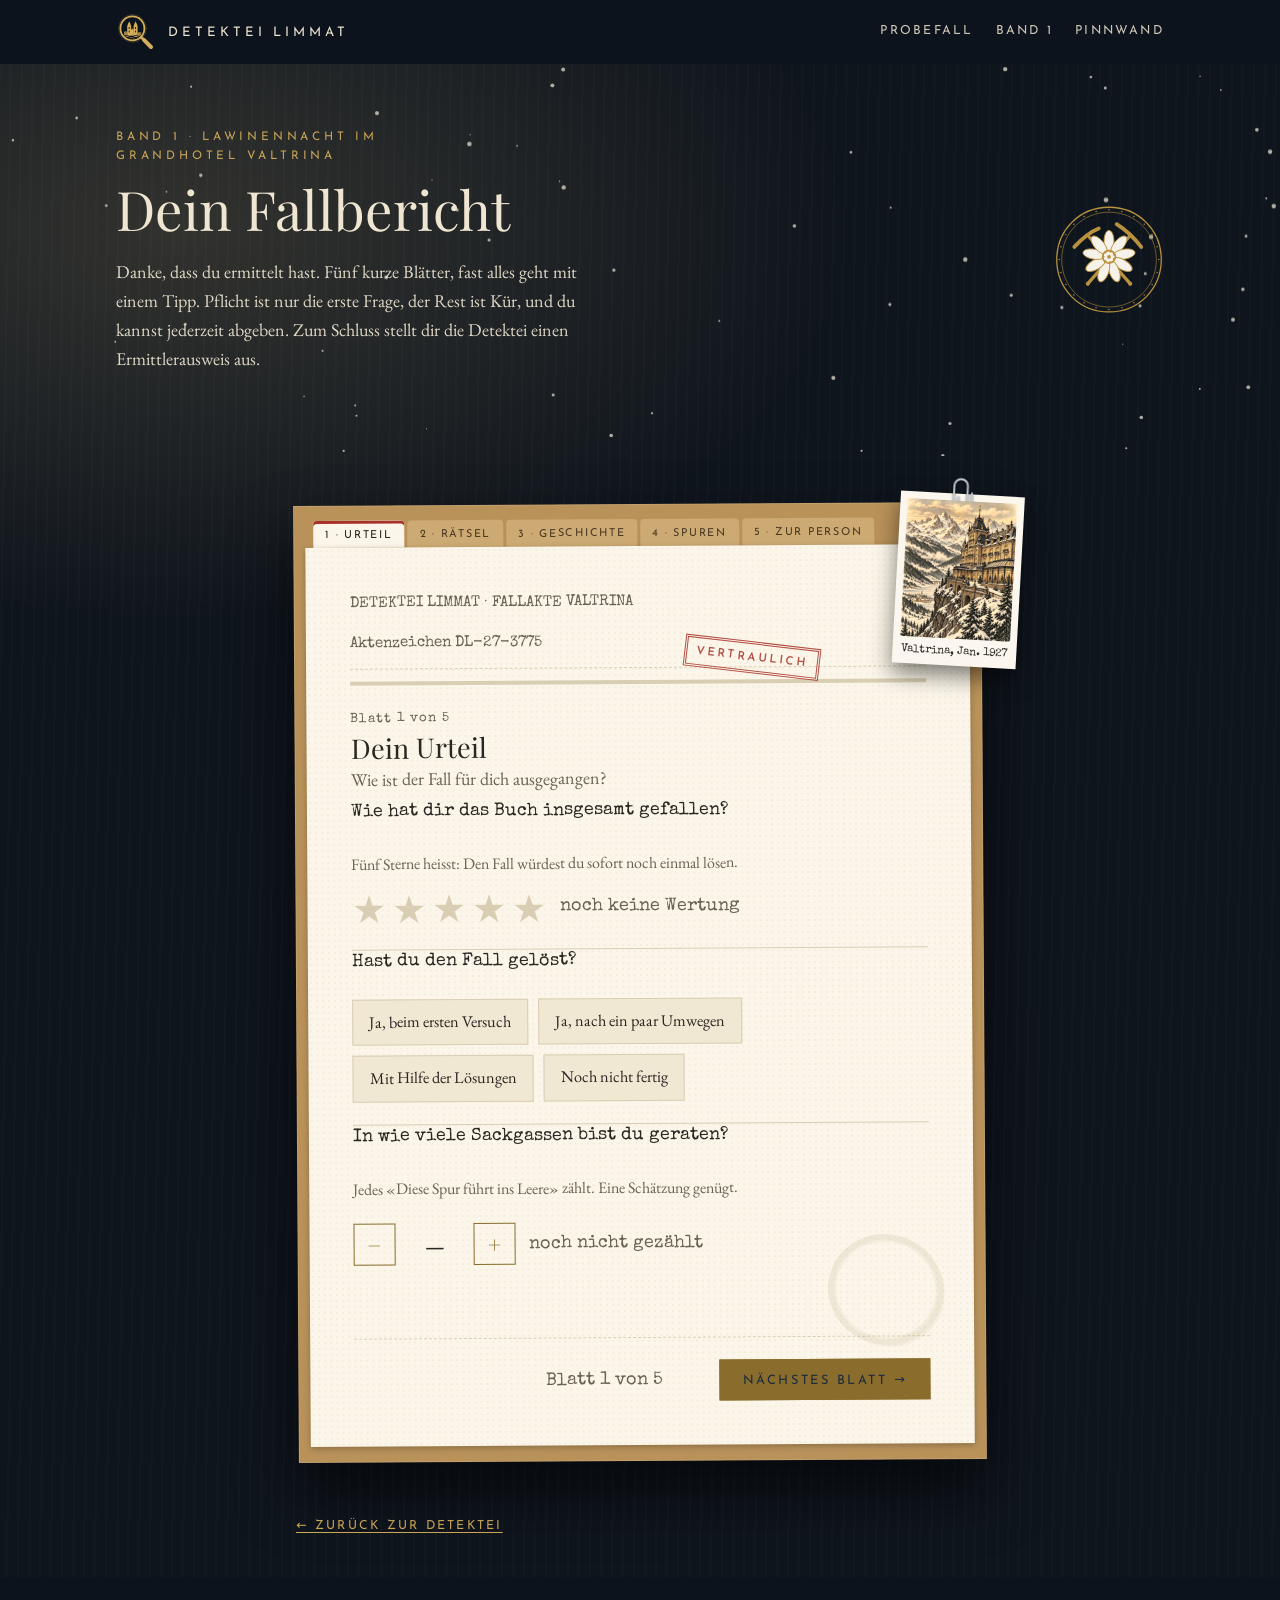
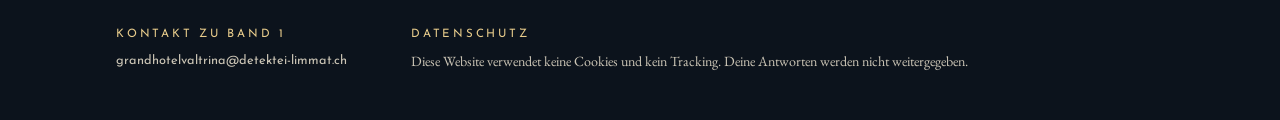
==== valtrina/index.html @ 3c58dfe2 "Add files via upload" ====
<!doctype html>
<html lang="de-CH">
<head>
<meta charset="utf-8">
<meta name="viewport" content="width=device-width, initial-scale=1, viewport-fit=cover">
<title>Fallbericht Valtrina</title>
<meta name="claude:viewport-fit-sides" content="cover">
<meta name="description" content="Fallbericht zu Band 1 der Detektei Limmat: Lawinennacht im Grandhotel Valtrina. Fünf Blätter, am Ende ein Ermittlerausweis.">
<link rel="icon" href="../img/detektei.svg" type="image/svg+xml">
<link rel="preconnect" href="https://fonts.googleapis.com">
<link rel="preconnect" href="https://fonts.gstatic.com" crossorigin>
<link rel="stylesheet" href="https://fonts.googleapis.com/css2?family=EB+Garamond:ital,wght@0,400;0,600;1,400&family=Josefin+Sans:wght@400;600&family=Playfair+Display:wght@400;500&family=Special+Elite&display=swap">
<link rel="stylesheet" href="../style.css">
<style>
/* Fallbericht als Aktenmappe: fünf Blätter mit Registerzungen, getippte Feldnamen, am Ende ein Ausweis */
.intro { background: var(--navy); color: var(--navy-ink); }
.intro .wrap { padding-block: clamp(36px, 5vw, 64px); display: grid; grid-template-columns: minmax(0, 1fr) auto; gap: 28px; align-items: center; }
.intro h1 { font-size: clamp(2.2rem, 5vw, 3.4rem); color: var(--navy-ink); margin-top: 12px; }
.intro p { max-width: 54ch; opacity: 0.92; }
.intro img { width: 110px; }

.mappe { margin-block: clamp(28px, 4vw, 48px); }
.register { display: flex; gap: 4px; flex-wrap: wrap; padding: 0; margin: 0; list-style: none; }
.register button {
  font-family: var(--label); font-size: 0.68rem; letter-spacing: 0.16em; text-transform: uppercase; cursor: pointer;
  padding: 9px 12px 7px; border: 1px solid var(--line); border-bottom: 0; background: var(--paper); color: var(--muted);
}
.register button[aria-current="step"] { background: var(--card); color: var(--ink); border-color: var(--gold); box-shadow: inset 0 3px 0 var(--gold); }
.register button.done::after { content: " ✓"; color: var(--gold); }
.sheet { background: var(--card); border: 1px solid var(--line); padding: clamp(20px, 4vw, 44px); box-shadow: 0 2px 0 var(--line), 0 18px 40px rgba(28,43,61,0.08); }
.file-head { display: flex; justify-content: space-between; gap: 16px; flex-wrap: wrap; font-family: var(--type); font-size: 0.95rem; color: var(--muted); border-bottom: 1px dashed var(--line); padding-bottom: 12px; }
.meter { height: 4px; background: var(--line); margin: 12px 0 0; }
.meter span { display: block; height: 100%; width: 0; background: var(--gold); transition: width 0.3s; }
.blatt h2 { font-size: 1.7rem; margin: 26px 0 2px; }
.blatt > .sub { color: var(--muted); margin: 0 0 6px; }
fieldset { border: 0; margin: 0; padding: 22px 0; border-bottom: 1px solid var(--line); min-width: 0; }
fieldset:last-of-type { border-bottom: 0; }
legend { padding: 0; font-family: var(--display); font-size: 1.25rem; line-height: 1.3; margin-bottom: 4px; }
.hint { color: var(--muted); font-size: 1rem; margin: 2px 0 12px; }
.opt { font-family: var(--label); font-size: 0.68rem; letter-spacing: 0.16em; text-transform: uppercase; color: var(--muted); margin-left: 8px; }
.typed { font-family: var(--type); color: var(--muted); }

.choices { display: flex; flex-wrap: wrap; gap: 10px; }
.choices label { position: relative; }
.choices input { position: absolute; opacity: 0; inset: 0; margin: 0; cursor: pointer; }
.choices span { display: inline-block; padding: 9px 16px; border: 1px solid var(--line); background: var(--paper); font-size: 1.02rem; cursor: pointer; }
.choices input:checked + span { border-color: var(--gold); background: var(--gold); color: #1c2b3d; }
.choices input:focus-visible + span { outline: 2px solid var(--focus); outline-offset: 2px; }

.stars { position: relative; display: inline-flex; flex-direction: row-reverse; gap: 6px; }
.stars input { position: absolute; opacity: 0; width: 1px; height: 1px; }
.stars label { font-size: 2.4rem; line-height: 1; color: var(--line); cursor: pointer; transition: transform 0.15s; }
.stars input:checked ~ label, .stars label:hover, .stars label:hover ~ label { color: var(--gold); }
.stars label:hover { transform: scale(1.15) rotate(-6deg); }
.stars input:focus-visible + label { outline: 2px solid var(--focus); outline-offset: 2px; }
.err { color: var(--stamp); font-size: 1rem; margin-top: 8px; }

/* Sackgassen-Zaehler */
.zaehler { display: flex; align-items: center; gap: 14px; flex-wrap: wrap; }
.zaehler button { width: 2.6rem; height: 2.6rem; border: 1px solid var(--gold); background: transparent; color: var(--gold); font-size: 1.4rem; cursor: pointer; font-family: var(--display); }
.zaehler button:hover { background: var(--gold); color: #1c2b3d; }
.zaehler output { font-family: var(--display); font-size: 2.4rem; min-width: 2.2ch; text-align: center; font-variant-numeric: tabular-nums; }

/* Raetseltafel */
.tafel { display: grid; grid-template-columns: repeat(auto-fill, minmax(150px, 1fr)); gap: 10px; }
.rk { position: relative; border: 1px solid var(--line); background: var(--paper); display: grid; grid-template-rows: auto 1fr auto; min-width: 0; }
.rk .urteil { all: unset; box-sizing: border-box; cursor: pointer; padding: 10px 34px 8px 12px; display: grid; gap: 2px; width: 100%; }
.rk .urteil:focus-visible, .rk .herz:focus-visible { outline: 2px solid var(--focus); outline-offset: 2px; }
.rk .nr { font-family: var(--display); font-size: 1.5rem; line-height: 1; color: var(--gold); }
.rk .ti { font-size: 0.98rem; line-height: 1.25; }
.rk .st { font-family: var(--label); font-size: 0.62rem; letter-spacing: 0.16em; text-transform: uppercase; padding: 5px 12px; border-top: 1px dashed var(--line); color: var(--muted); }
.rk[data-s="1"] { border-color: var(--easy); } .rk[data-s="1"] .st { color: var(--easy); }
.rk[data-s="2"] { border-color: var(--gold); } .rk[data-s="2"] .st { color: var(--gold); }
.rk[data-s="3"] { border-color: var(--stamp); } .rk[data-s="3"] .st { color: var(--stamp); }
.rk .herz { position: absolute; top: 6px; right: 6px; width: 1.8rem; height: 1.8rem; border: 0; background: none; cursor: pointer; font-size: 1.2rem; color: var(--line); padding: 0; }
.rk .herz[aria-pressed="true"] { color: var(--stamp); }
.legende { display: flex; gap: 16px; flex-wrap: wrap; font-family: var(--label); font-size: 0.68rem; letter-spacing: 0.14em; text-transform: uppercase; color: var(--muted); margin: 0 0 12px; }
.legende i { display: inline-block; width: 10px; height: 10px; border: 2px solid; margin-right: 6px; vertical-align: -1px; }

/* Schwierigkeit als Bergprofil */
.berg { display: grid; grid-template-columns: repeat(5, minmax(0, 1fr)); gap: 6px; align-items: end; max-width: 520px; }
.berg label { position: relative; display: grid; gap: 6px; text-align: center; cursor: pointer; }
.berg input { position: absolute; opacity: 0; inset: 0; margin: 0; cursor: pointer; }
.berg .bar { display: block; background: var(--line); clip-path: polygon(0 100%, 50% 0, 100% 100%); }
.berg label:nth-child(1) .bar { height: 34px; } .berg label:nth-child(2) .bar { height: 56px; } .berg label:nth-child(3) .bar { height: 80px; }
.berg label:nth-child(4) .bar { height: 106px; } .berg label:nth-child(5) .bar { height: 134px; }
.berg input:checked + .bar { background: var(--gold); }
.berg input:focus-visible + .bar { outline: 2px solid var(--focus); outline-offset: 2px; }
.berg b { font-family: var(--label); font-weight: 400; font-size: 0.62rem; letter-spacing: 0.1em; text-transform: uppercase; }
.berg small { color: var(--muted); font-size: 0.86rem; line-height: 1.2; }

/* Verdacht */
.kopf { display: grid; grid-template-columns: repeat(auto-fill, minmax(92px, 1fr)); gap: 12px; }
.kopf label { position: relative; display: grid; gap: 5px; text-align: center; cursor: pointer; font-size: 0.92rem; line-height: 1.2; }
.kopf input { position: absolute; opacity: 0; inset: 0; margin: 0; cursor: pointer; }
.kopf img { width: 100%; aspect-ratio: 3 / 4; object-fit: cover; object-position: top; border: 2px solid var(--line); padding: 3px; background: var(--paper); filter: grayscale(0.5); }
.kopf input:checked + img { border-color: var(--stamp); filter: none; }
.kopf input:focus-visible + img { outline: 2px solid var(--focus); outline-offset: 2px; }
.kopf .leer { display: grid; place-items: center; aspect-ratio: 3 / 4; border: 2px dashed var(--line); font-family: var(--display); font-size: 2rem; color: var(--muted); }
.kopf input:checked + .leer { border-color: var(--stamp); color: var(--stamp); }

.noten { display: grid; gap: 4px; }
.note { display: grid; grid-template-columns: minmax(0, 1fr) auto; gap: 12px; align-items: center; padding: 8px 0; border-bottom: 1px solid var(--line); }
.punkte { display: flex; gap: 6px; }
.punkte label { position: relative; }
.punkte input { position: absolute; opacity: 0; inset: 0; margin: 0; cursor: pointer; }
.punkte span { display: grid; place-items: center; width: 2.1rem; height: 2.1rem; border: 1px solid var(--line); border-radius: 50%; font-family: var(--label); font-size: 0.85rem; cursor: pointer; background: var(--paper); }
.punkte input:checked + span { background: var(--gold); border-color: var(--gold); color: #1c2b3d; }
.punkte input:focus-visible + span { outline: 2px solid var(--focus); outline-offset: 2px; }

select, input[type="text"], input[type="email"], textarea { width: 100%; font: inherit; color: var(--ink); background: var(--paper); border: 1px solid var(--line); padding: 10px 12px; border-radius: 0; }
textarea { min-height: 110px; resize: vertical; font-family: var(--type); font-size: 1rem; line-height: 1.6; }
.row2 { display: grid; grid-template-columns: 8rem minmax(0, 1fr); gap: 12px; }
.consent { display: flex; gap: 10px; align-items: flex-start; margin-top: 12px; font-size: 1rem; }
.consent input { margin-top: 6px; accent-color: var(--gold); }

.blaettern { display: flex; gap: 14px; align-items: center; flex-wrap: wrap; justify-content: space-between; padding-top: 22px; border-top: 1px dashed var(--line); margin-top: 6px; }

/* Abschluss */
.done h2 { font-size: 1.8rem; margin: 26px 0 8px; }
.done pre { white-space: pre-wrap; font-family: var(--type); font-size: 0.92rem; background: var(--paper); border: 1px dashed var(--line); padding: 14px; max-height: 300px; overflow: auto; }
.done .actions { display: flex; gap: 12px; flex-wrap: wrap; margin-top: 12px; }
.ausweis {
  position: relative; max-width: 460px; margin: 22px 0; padding: 22px 24px 64px; overflow: hidden;
  background: #1c2b3d; color: #f3ecdd; border: 1px solid #e2c27a; outline: 1px solid #e2c27a; outline-offset: -7px;
}
.ausweis .kopfz { display: flex; align-items: center; gap: 12px; }
.ausweis .kopfz img { width: 46px; height: 46px; }
.ausweis .kopfz b { font-family: var(--label); font-weight: 400; letter-spacing: 0.3em; font-size: 0.78rem; text-transform: uppercase; color: #e2c27a; display: block; }
.ausweis .kopfz span { font-family: var(--label); letter-spacing: 0.2em; font-size: 0.62rem; text-transform: uppercase; opacity: 0.8; }
.ausweis .name { font-family: var(--display); font-size: 1.7rem; margin: 18px 0 2px; line-height: 1.15; overflow-wrap: anywhere; }
.ausweis .rang { font-style: italic; color: #e2c27a; font-size: 1.15rem; margin: 0 0 14px; }
.ausweis dl { margin: 0; display: grid; grid-template-columns: auto minmax(0, 1fr); gap: 4px 14px; font-family: var(--type); font-size: 0.9rem; }
.ausweis dt { opacity: 0.7; }
.ausweis dd { margin: 0; }
.ausweis .stempel { position: absolute; right: 14px; bottom: 16px; transform: rotate(-12deg); border: 3px double #e07a6c; color: #e07a6c; font-family: var(--label); font-weight: 600; letter-spacing: 0.16em; font-size: 0.8rem; padding: 6px 10px; text-transform: uppercase; }
@keyframes stempeln { 0% { transform: rotate(-12deg) scale(2.6); opacity: 0; } 70% { transform: rotate(-12deg) scale(0.92); opacity: 1; } 100% { transform: rotate(-12deg) scale(1); } }
.ausweis .stempel { animation: stempeln 0.5s 0.4s both cubic-bezier(.3,1.4,.5,1); }
.back { display: inline-block; margin-bottom: 40px; font-family: var(--label); font-size: 0.78rem; letter-spacing: 0.18em; text-transform: uppercase; }

@media (max-width: 640px) {
  .intro .wrap { grid-template-columns: minmax(0, 1fr); }
  .intro img { display: none; }
  .row2 { grid-template-columns: minmax(0, 1fr); }
  .note { grid-template-columns: minmax(0, 1fr); gap: 6px; }
  .register button { padding: 8px 9px 6px; font-size: 0.62rem; letter-spacing: 0.1em; }
  .berg small { font-size: 0.74rem; }
  .berg b { font-size: 0.54rem; letter-spacing: 0.02em; overflow-wrap: anywhere; }
  .kissen { grid-template-columns: minmax(0, 1fr); }
}
@media (prefers-reduced-motion: reduce) { .ausweis .stempel { animation: none; } .stars label, .meter span { transition: none; } }

/* ---------- Stempel, Muenzen, Randnotiz ---------- */
.kissen { display: grid; grid-template-columns: repeat(2, minmax(0, 1fr)); gap: 10px; margin-bottom: 14px; }
.stp { display: flex; align-items: center; gap: 12px; text-align: left; padding: 10px 12px; border: 1px solid var(--line); background: var(--paper); cursor: pointer; color: var(--ink); font: inherit; min-width: 0; }
.stp .griff { flex: none; width: 2.6rem; height: 2.6rem; border-radius: 50%; display: grid; place-items: center; font-size: 1.3rem; color: #fff; box-shadow: 0 4px 0 rgba(0,0,0,0.25); transition: transform 0.15s; }
.stp.gold .griff { background: #a8832f; } .stp.rot .griff { background: #a8322a; }
.stp b { display: block; font-family: var(--label); font-weight: 600; font-size: 0.74rem; letter-spacing: 0.16em; text-transform: uppercase; }
.stp small { color: var(--muted); font-size: 0.9rem; line-height: 1.2; display: block; }
.stp[aria-pressed="true"] { border-color: var(--ink); box-shadow: inset 0 0 0 1px var(--ink); background: var(--card); }
.stp[aria-pressed="true"] .griff { transform: translateY(-4px) rotate(-10deg); }
.karten { display: grid; grid-template-columns: repeat(auto-fill, minmax(128px, 1fr)); gap: 8px; }
.rz { position: relative; text-align: left; border: 1px solid var(--line); background: var(--paper); padding: 8px 10px 12px; cursor: pointer; color: var(--ink); font: inherit; display: grid; gap: 2px; min-height: 4.9rem; align-content: start; overflow: hidden; min-width: 0; }
.rz .nr { font-family: var(--display); font-size: 1.35rem; line-height: 1; color: var(--gold); }
.rz .ti { font-size: 0.95rem; line-height: 1.2; }
.rz:hover { border-color: var(--gold); }
.rz .abdruck { position: absolute; right: 5px; top: 7px; transform: rotate(-10deg); border: 2px solid; padding: 1px 6px; font-family: var(--label); font-weight: 600; font-size: 0.56rem; letter-spacing: 0.14em; text-transform: uppercase; background: rgba(251,246,233,0.85); }
.rz[data-st="gold"] { border-color: #a8832f; background: #f3e6c4; } .rz[data-st="gold"] .abdruck { color: #8a6d2c; }
.rz[data-st="rot"] { border-color: #a8322a; background: #f4dfd6; } .rz[data-st="rot"] .abdruck { color: #a8322a; }
@keyframes abdruck { 0% { transform: rotate(-10deg) scale(2.6); opacity: 0; } 70% { transform: rotate(-10deg) scale(0.9); opacity: 1; } 100% { transform: rotate(-10deg) scale(1); } }
.rz .abdruck.neu { animation: abdruck 0.35s cubic-bezier(.3,1.4,.5,1); }
.randnotiz { font-family: var(--type); color: var(--stamp); font-size: 0.98rem; margin: 10px 0 0; min-height: 1.6em; transform: rotate(-0.5deg); }
.randnotiz:not(:empty)::before { content: "✎ "; }
.boerse { font-family: var(--type); margin: 0 0 10px; display: flex; align-items: center; gap: 8px; flex-wrap: wrap; }
.vreneli { display: inline-block; width: 1.5rem; height: 1.5rem; border-radius: 50%; background: radial-gradient(circle at 35% 30%, #f6e3a6, #c99a35 60%, #8a6d2c); box-shadow: inset 0 0 0 2px rgba(138,109,44,0.6), 0 2px 3px rgba(0,0,0,0.25); }
.vreneli.leer { background: none; box-shadow: inset 0 0 0 2px var(--line); }
.toepfe { display: grid; grid-template-columns: repeat(auto-fit, minmax(150px, 1fr)); gap: 8px; margin-bottom: 10px; }
.topf { text-align: left; border: 1px solid var(--line); background: var(--paper); padding: 10px 12px; cursor: pointer; color: var(--ink); font: inherit; display: grid; gap: 8px; min-height: 5.4rem; align-content: space-between; min-width: 0; }
.topf:hover { border-color: var(--gold); }
.topf .m { display: flex; gap: 4px; min-height: 1.5rem; }
.linkbtn { background: none; border: 0; padding: 4px 0; color: var(--muted); font-family: var(--type); font-size: 0.92rem; text-decoration: underline; text-underline-offset: 3px; cursor: pointer; }
.blaettern .frueh { flex-basis: 100%; text-align: center; }
@media (prefers-reduced-motion: reduce) { .rz .abdruck.neu { animation: none; } .stp .griff { transition: none; } }

/* ---------- Schreibtisch bei Nacht ----------
   Die Seite ist in beiden Farbschemas dunkel (Lampenlicht auf dem Pult), das Papier in der Mappe immer hell. */
body.desk {
  --paper: #121b26; --card: #182433; --ink: #ece4d3; --muted: #b3a690; --line: #2e3d50; --navy: #0c131c; --navy-ink: #efe6d2;
  --gold: #d4ae5c; --gold-soft: #e9cd8c; --focus: #e9cd8c; --stamp: #e07a6c; --easy: #8fbbd6; color-scheme: dark;
  background:
    radial-gradient(ellipse 75vw 560px at 14% 230px, rgba(233,205,140,0.16), transparent 70%),
    repeating-linear-gradient(91deg, rgba(255,255,255,0.014) 0 2px, transparent 2px 11px),
    #0f151d;
}
.desk .intro { position: relative; overflow: hidden; isolation: isolate; background: transparent; }
.desk .intro canvas { position: absolute; inset: 0; width: 100%; height: 100%; z-index: -1; pointer-events: none; }
.desk .mappe {
  --paper: #f1e8d3; --card: #fbf6e9; --ink: #2a2622; --muted: #6b6155; --line: #d9cdb3; --gold: #8a6d2c; --gold-soft: #e2c27a;
  --focus: #8a6d2c; --stamp: #a8322a; --easy: #3f6f8f; color: var(--ink); color-scheme: light;
  position: relative; background: #b9925a; padding: 12px 12px 16px; box-shadow: 0 30px 60px rgba(0,0,0,0.6), inset 0 0 0 1px rgba(255,255,255,0.12); transform: rotate(-0.35deg);
}
.desk .register { padding: 0 8px; gap: 3px; }
.desk .register button { background: #cdaa73; color: #4a3a22; border: 0; border-radius: 4px 4px 0 0; }
.desk .register button[aria-current="step"] { background: var(--card); color: var(--ink); box-shadow: inset 0 3px 0 #a8322a; }
.desk .sheet {
  position: relative; border: 0; box-shadow: 0 2px 6px rgba(0,0,0,0.25);
  background-color: var(--card); background-image: radial-gradient(rgba(120,90,40,0.055) 1px, transparent 1.3px); background-size: 6px 6px;
}
.desk .sheet::after { content: ""; position: absolute; right: 30px; bottom: 96px; width: 104px; height: 104px; border-radius: 50%; border: 6px solid rgba(120,80,30,0.09); box-shadow: inset 0 0 0 2px rgba(120,80,30,0.05), 3px 2px 0 -1px rgba(120,80,30,0.04); transform: rotate(18deg) scaleY(0.95); pointer-events: none; }
.vertraulich { position: absolute; right: clamp(60px, 9vw, 84px); top: 96px; transform: rotate(7deg); border: 3px double var(--stamp); color: var(--stamp); font-family: var(--label); font-weight: 600; font-size: 0.72rem; letter-spacing: 0.22em; text-transform: uppercase; padding: 4px 9px; opacity: 0.85; pointer-events: none; }
.blatt h2::before { content: "Blatt " attr(data-nr) " von 5"; display: block; font-family: var(--type); font-size: 0.82rem; letter-spacing: 0.08em; color: var(--muted); margin-bottom: 6px; }
legend { font-family: var(--type); font-size: 1.12rem; }
@keyframes blattwenden { from { transform: rotateY(-10deg) translateX(14px); opacity: 0.25; } to { transform: none; opacity: 1; } }
.blatt.turned { animation: blattwenden 0.4s ease-out; transform-origin: left center; }
.beleg { position: absolute; right: -44px; top: -8px; width: 124px; margin: 0; padding: 7px 7px 6px; background: #fbf7ee; color: #2a2622; transform: rotate(3.5deg); transform-origin: 50% 0; box-shadow: 0 10px 22px rgba(0,0,0,0.5); z-index: 2; }
.beleg img { width: 100%; aspect-ratio: 4 / 5; object-fit: cover; filter: sepia(0.35); }
.beleg figcaption { font-family: var(--type); font-size: 0.7rem; text-align: center; padding-top: 4px; }
.beleg svg { position: absolute; left: 50%; top: -17px; width: 22px; height: 58px; margin-left: -11px; filter: drop-shadow(0 1px 1px rgba(0,0,0,0.55)); }
@media (min-width: 1041px) { .desk .file-head { padding-right: 96px; } .vertraulich { right: 150px; } }
.tonwahl { display: flex; gap: 10px; align-items: center; font-family: var(--type); font-size: 0.95rem; color: var(--muted); margin: 4px 0 0; }
.tonwahl input { accent-color: var(--gold); }
@media (max-width: 1040px) { .beleg { display: none; } }
@media (max-width: 640px) { .desk .mappe { padding: 8px 6px 10px; transform: none; } .vertraulich { top: 112px; right: 16px; font-size: 0.6rem; } .desk .sheet::after { display: none; } }
@media (prefers-reduced-motion: reduce) { .blatt.turned { animation: none; } }
</style>
</head>
<body class="desk">

<header class="site-head">
  <div class="wrap">
    <a class="brand" href="../index.html"><img src="../img/detektei.svg" alt=""><span>Detektei Limmat</span></a>
    <nav class="nav" aria-label="Hauptnavigation"><a href="../index.html#probefall">Probefall</a><a href="../index.html#band-1">Band 1</a><a href="../index.html#personen">Pinnwand</a></nav>
  </div>
</header>

<section class="intro">
  <canvas id="snow" aria-hidden="true"></canvas>
  <div class="wrap">
    <div>
      <p class="kicker">Band 1 · Lawinennacht im Grandhotel Valtrina</p>
      <h1>Dein Fallbericht</h1>
      <p>Danke, dass du ermittelt hast. Fünf kurze Blätter, fast alles geht mit einem Tipp. Pflicht ist nur die erste Frage, der Rest ist Kür, und du kannst jederzeit abgeben. Zum Schluss stellt dir die Detektei einen Ermittlerausweis aus.</p>
    </div>
    <img src="../img/wappen.svg" alt="Wappen des Grandhotels Valtrina">
  </div>
</section>

<main class="wrap narrow">
  <div class="mappe">
    <ol class="register" id="register" aria-label="Blätter des Fallberichts"></ol>
    <figure class="beleg" aria-hidden="true"><svg viewBox="0 0 22 58"><path d="M6.5 20V44a4.5 4.5 0 0 0 9 0V9a6.75 6.75 0 0 0-13.5 0V47a9 9 0 0 0 18 0V16" fill="none" stroke="#c3cad1" stroke-width="1.9" stroke-linecap="round"/></svg><img src="../img/hotel.jpg" alt=""><figcaption>Valtrina, Jan. 1927</figcaption></figure>
    <form class="sheet" id="bericht" novalidate>
      <span class="vertraulich" aria-hidden="true">Vertraulich</span>
      <div class="file-head"><span>DETEKTEI LIMMAT · FALLAKTE VALTRINA</span><span id="az">Aktenzeichen DL-27-0000</span></div>
      <div class="meter" aria-hidden="true"><span id="meter"></span></div>

      <section class="blatt" data-titel="Urteil">
        <h2>Dein Urteil</h2><p class="sub">Wie ist der Fall für dich ausgegangen?</p>
        <fieldset>
          <legend>Wie hat dir das Buch insgesamt gefallen?</legend>
          <p class="hint">Fünf Sterne heisst: Den Fall würdest du sofort noch einmal lösen.</p>
          <div style="display:flex;align-items:center;flex-wrap:wrap;gap:14px">
            <div class="stars" role="radiogroup" aria-label="Gesamturteil">
              <input type="radio" id="s5" name="gesamt" value="5"><label for="s5" title="5 Sterne">★</label>
              <input type="radio" id="s4" name="gesamt" value="4"><label for="s4" title="4 Sterne">★</label>
              <input type="radio" id="s3" name="gesamt" value="3"><label for="s3" title="3 Sterne">★</label>
              <input type="radio" id="s2" name="gesamt" value="2"><label for="s2" title="2 Sterne">★</label>
              <input type="radio" id="s1" name="gesamt" value="1"><label for="s1" title="1 Stern">★</label>
            </div>
            <span class="typed" id="stars-out" aria-live="polite">noch keine Wertung</span>
          </div>
          <p class="err" id="err-gesamt" hidden>Bitte wähle mindestens einen Stern. Das ist die einzige Pflichtfrage.</p>
        </fieldset>
        <fieldset>
          <legend>Hast du den Fall gelöst?</legend>
          <div class="choices">
            <label><input type="radio" name="geloest" value="Ja, beim ersten Versuch"><span>Ja, beim ersten Versuch</span></label>
            <label><input type="radio" name="geloest" value="Ja, nach ein paar Umwegen"><span>Ja, nach ein paar Umwegen</span></label>
            <label><input type="radio" name="geloest" value="Mit Hilfe der Lösungen"><span>Mit Hilfe der Lösungen</span></label>
            <label><input type="radio" name="geloest" value="Noch nicht fertig"><span>Noch nicht fertig</span></label>
          </div>
        </fieldset>
        <fieldset>
          <legend>In wie viele Sackgassen bist du geraten?</legend>
          <p class="hint">Jedes «Diese Spur führt ins Leere» zählt. Eine Schätzung genügt.</p>
          <div class="zaehler">
            <button type="button" id="minus" aria-label="Eine Sackgasse weniger">−</button>
            <output id="fallen-out" for="minus plus" aria-live="polite">–</output>
            <button type="button" id="plus" aria-label="Eine Sackgasse mehr">+</button>
            <span class="typed" id="fallen-wort">noch nicht gezählt</span>
          </div>
          <input type="hidden" id="fallen" name="fallen" value="">
        </fieldset>
      </section>

      <section class="blatt" data-titel="Rätsel" hidden>
        <h2>Zwei Stempel genügen</h2><p class="sub">Du musst dich nicht an alle 18 Rätsel erinnern. Nimm einen Stempel und drück ihn auf ein Rätsel.</p>
        <fieldset>
          <legend class="sr">Glanzstück und Sorgenkind</legend>
          <div class="kissen" role="group" aria-label="Stempel wählen">
            <button type="button" class="stp gold" id="st-gold" aria-pressed="true"><span class="griff" aria-hidden="true">★</span><span><b>Glanzstück</b><small>mein liebstes Rätsel</small></span></button>
            <button type="button" class="stp rot" id="st-rot" aria-pressed="false"><span class="griff" aria-hidden="true">✗</span><span><b>Sorgenkind</b><small>hat genervt oder braucht eine Korrektur</small></span></button>
          </div>
          <div class="karten" id="karten"></div>
          <div id="sorge-box" hidden style="margin-top:14px"><label class="hint" for="sorge-grund" id="sorge-label" style="display:block;margin-bottom:6px">Was müsste an diesem Rätsel besser werden?</label><input type="text" id="sorge-grund" name="sorgenkind_grund" placeholder="freiwillig, ein Satz genügt"></div>
        </fieldset>
        <fieldset>
          <legend>Wie steil war der Fall insgesamt?</legend>
          <div class="berg" role="radiogroup" aria-label="Schwierigkeit insgesamt">
            <label><input type="radio" name="schwierigkeit" value="Spaziergang (zu leicht)"><span class="bar"></span><b>Spazier&shy;gang</b><small>zu leicht</small></label>
            <label><input type="radio" name="schwierigkeit" value="Wanderweg (eher leicht)"><span class="bar"></span><b>Wander&shy;weg</b><small>eher leicht</small></label>
            <label><input type="radio" name="schwierigkeit" value="Bergtour (genau richtig)"><span class="bar"></span><b>Berg&shy;tour</b><small>genau richtig</small></label>
            <label><input type="radio" name="schwierigkeit" value="Gratweg (eher schwer)"><span class="bar"></span><b>Gratweg</b><small>eher schwer</small></label>
            <label><input type="radio" name="schwierigkeit" value="Nordwand (zu schwer)"><span class="bar"></span><b>Nord&shy;wand</b><small>zu schwer</small></label>
          </div>
        </fieldset>
        <fieldset>
          <legend>Lust auf mehr?</legend>
          <p class="hint">Nur wenn du magst: Sag zu jedem einzelnen Rätsel, ob es zu leicht, genau richtig oder zu schwer war.</p>
          <button class="btn" type="button" id="detail-btn" aria-expanded="false" aria-controls="detail">Alle 18 einzeln bewerten</button>
          <div id="detail" hidden style="margin-top:16px">
            <p class="legende"><span><i style="color:var(--easy)"></i>einmal tippen: zu leicht</span><span><i style="color:var(--gold)"></i>zweimal: genau richtig</span><span><i style="color:var(--stamp)"></i>dreimal: zu schwer</span></p>
            <div class="tafel" id="tafel"></div>
          </div>
        </fieldset>
      </section>

      <section class="blatt" data-titel="Geschichte" hidden>
        <h2>Geschichte und Figuren</h2><p class="sub">Keine Sorge, hier wird nichts verraten.</p>
        <fieldset>
          <legend>Wen hattest du als Erstes im Verdacht?</legend>
          <p class="hint">Ganz am Anfang, bevor du Beweise hattest.</p>
          <div class="kopf" id="kopf"></div>
        </fieldset>
        <fieldset>
          <legend>Du hast drei Goldvreneli. Wofür gibst du sie aus?</legend>
          <p class="hint">Tippe auf das, was den Fall für dich getragen hat. Mehrere Münzen auf dasselbe sind erlaubt.</p>
          <p class="boerse" id="boerse" aria-live="polite"></p>
          <div class="toepfe" id="toepfe"></div>
          <button type="button" class="linkbtn" id="muenzen-zurueck">Münzen zurücknehmen</button>
        </fieldset>
        <fieldset>
          <legend>Wie hast du gespielt, und wie lange?</legend>
          <div class="choices" style="margin-bottom:12px">
            <label><input type="radio" name="gespielt" value="allein"><span>allein</span></label>
            <label><input type="radio" name="gespielt" value="zu zweit"><span>zu zweit</span></label>
            <label><input type="radio" name="gespielt" value="in einer Gruppe"><span>in einer Gruppe</span></label>
          </div>
          <div class="choices">
            <label><input type="radio" name="dauer" value="unter 3 Stunden"><span>unter 3 Stunden</span></label>
            <label><input type="radio" name="dauer" value="3 bis 6 Stunden"><span>3 bis 6 Stunden</span></label>
            <label><input type="radio" name="dauer" value="6 bis 10 Stunden"><span>6 bis 10 Stunden</span></label>
            <label><input type="radio" name="dauer" value="über 10 Stunden"><span>über 10 Stunden</span></label>
          </div>
        </fieldset>
      </section>

      <section class="blatt" data-titel="Spuren" hidden>
        <h2>Spurensicherung</h2><p class="sub">Alles auf diesem Blatt ist freiwillig. Tipp einfach drauflos.</p>
        <label class="tonwahl"><input type="checkbox" id="tippton"> Mit dem Ton einer Schreibmaschine tippen</label>
        <fieldset>
          <legend>Hast du einen Fehler entdeckt?</legend>
          <p class="hint">Ein falscher Verweis, ein Tippfehler, ein Widerspruch: Gib die Seite an und beschreib kurz, was nicht stimmt.</p>
          <div class="row2">
            <input type="text" id="fehler-seite" name="fehler_seite" inputmode="numeric" placeholder="Seite" aria-label="Seite">
            <input type="text" id="fehler-text" name="fehler_beschreibung" placeholder="Was stimmt nicht?" aria-label="Beschreibung des Fehlers">
          </div>
        </fieldset>
        <fieldset>
          <legend>Was hat dir am besten gefallen?</legend>
          <textarea id="best" name="am_besten" aria-label="Was hat dir am besten gefallen?"></textarea>
        </fieldset>
        <fieldset>
          <legend>Was soll der nächste Band besser machen?</legend>
          <textarea id="besser" name="besser_machen" aria-label="Was soll der nächste Band besser machen?"></textarea>
        </fieldset>
      </section>

      <section class="blatt" data-titel="Zur Person" hidden>
        <h2>Zur Person</h2><p class="sub">Damit die Detektei weiss, für wen sie den nächsten Fall schreibt.</p>
        <fieldset>
          <legend>Würdest du Band 2 lesen?</legend>
          <div class="choices" style="margin-bottom:16px">
            <label><input type="radio" name="band2" value="ja, sicher"><span>ja, sicher</span></label>
            <label><input type="radio" name="band2" value="vielleicht"><span>vielleicht</span></label>
            <label><input type="radio" name="band2" value="eher nicht"><span>eher nicht</span></label>
          </div>
          <p class="hint" style="margin-bottom:8px">Wie bist du auf das Buch gestossen?</p>
          <select id="quelle" name="quelle" aria-label="Wie bist du auf das Buch gestossen?">
            <option value="">bitte wählen</option>
            <option>Auf Amazon entdeckt</option><option>Geschenk bekommen</option><option>Empfehlung von Freunden oder Familie</option>
            <option>Social Media</option><option>Buchhandlung oder Veranstaltung</option><option>Anders</option>
          </select>
          <p class="hint" style="margin:14px 0 8px">Altersgruppe</p>
          <div class="choices">
            <label><input type="radio" name="alter" value="unter 18"><span>unter 18</span></label>
            <label><input type="radio" name="alter" value="18 bis 29"><span>18–29</span></label>
            <label><input type="radio" name="alter" value="30 bis 44"><span>30–44</span></label>
            <label><input type="radio" name="alter" value="45 bis 59"><span>45–59</span></label>
            <label><input type="radio" name="alter" value="60 und älter"><span>60+</span></label>
          </div>
        </fieldset>
        <fieldset>
          <legend>Soll ich dir Bescheid geben, wenn Band 2 erscheint?<span class="opt">freiwillig</span></legend>
          <input type="email" id="mail" name="email" autocomplete="email" placeholder="deine E-Mail-Adresse" aria-label="E-Mail-Adresse">
          <label class="consent"><input type="checkbox" id="ok-mail" name="einwilligung"> Ich bin einverstanden, dass die Detektei Limmat mir einmal schreibt, wenn ein neuer Band erscheint. Die Adresse wird nicht weitergegeben und auf Wunsch gelöscht.</label>
          <p class="err" id="err-mail" hidden>Bitte bestätige das Einverständnis oder lass das Feld leer.</p>
        </fieldset>
        <fieldset>
          <legend>Welcher Name soll auf deinem Ermittlerausweis stehen?<span class="opt">freiwillig</span></legend>
          <p class="hint">Ein Deckname ist ausdrücklich erlaubt.</p>
          <input type="text" id="deckname" name="deckname" maxlength="40" placeholder="z. B. Die Spürnase vom Zürichberg" aria-label="Name auf dem Ausweis">
        </fieldset>
      </section>

      <div class="blaettern" id="blaettern">
        <button class="btn" type="button" id="zurueck">← Zurück</button>
        <span class="typed" id="blattnr">Blatt 1 von 5</span>
        <button class="btn solid" type="button" id="weiter">Nächstes Blatt →</button>
        <button class="btn solid" type="submit" id="send" hidden>Bericht abgeben</button>
        <button class="linkbtn frueh" type="button" id="frueh" hidden>Das reicht mir, jetzt abgeben</button>
      </div>
      <div class="done" id="done" hidden aria-live="polite"></div>
    </form>
  </div>
  <a class="back" href="../index.html">← Zurück zur Detektei</a>
</main>

<footer class="site-foot zwei">
  <div class="wrap">
    <div><h4>Kontakt zu Band 1</h4><p class="mail">grandhotelvaltrina@detektei-limmat.ch</p></div>
    <div><h4>Datenschutz</h4><p class="small">Diese Website verwendet keine Cookies und kein Tracking. Deine Antworten werden nicht weitergegeben.</p></div>
  </div>
</footer>

<script>
/* ===== Einstellungen =====
   Damit die Antworten automatisch in deinem Postfach landen, einen kostenlosen Zugangsschluessel
   bei web3forms.com fuer grandhotelvaltrina@detektei-limmat.ch holen und hier eintragen.
   Ohne Schluessel zeigt die Seite den fertigen Bericht zum Kopieren und Versenden an. */
const EINSTELLUNGEN = {
  web3formsSchluessel: "",
  empfaenger: "grandhotelvaltrina@detektei-limmat.ch",
  betreff: "Fallbericht Valtrina"
};

const RAETSEL = ["Der Brief", "Das Gästebuch", "Die Tischordnung", "Das Ballfoto", "Spuren im Schnee", "Sechs Aussagen",
  "Das Medaillon", "Die vier Schreibmaschinen", "Brunners Entwurf", "Der Panzerschrank", "Das Konzertprogramm",
  "Der Rundgang um 22:40", "Die letzte Runde", "Brunners Notizbuch", "Das Farbband", "Die Anklage", "Jons Führerbuch", "Der Gletscher"];
const BEREICHE = ["Geschichte und Spannung", "Figuren", "Rätsel", "Bilder und Gestaltung", "Faire Lösungen"];
const KOEPFE = [["pemberton", "Lord Pemberton"], ["varenne", "Odile Varenne"], ["brunner", "Dr. Brunner"], ["clara", "Clara Steinhauser"], ["gian", "Gian Caduff"], ["lanz", "Seraina Lanz"], ["moser", "Ferdinand Moser"]];
const URTEIL = ["noch offen", "zu leicht", "genau richtig", "zu schwer"];
const ruhig = matchMedia("(prefers-reduced-motion: reduce)").matches;
const $ = id => document.getElementById(id);
const form = $("bericht");
const KEY = "dl-bericht-valtrina";
const speicher = {
  lies() { try { return JSON.parse(localStorage.getItem(KEY)) || {}; } catch (e) { return {}; } },
  schreib(v) { try { localStorage.setItem(KEY, JSON.stringify(v)); } catch (e) {} },
  loesch() { try { localStorage.removeItem(KEY); } catch (e) {} }
};

/* ---------- Bausteine fuellen ---------- */
const az = "DL-27-" + String(Math.floor(1000 + Math.random() * 9000));
let zustand = Object.assign({ az, rz: {}, lieb: 0, sorge: 0, coins: [0, 0, 0, 0, 0], feld: {} }, speicher.lies());
let stempelwahl = "gold";
$("az").textContent = "Aktenzeichen " + zustand.az;

$("tafel").innerHTML = RAETSEL.map((t, i) => `<div class="rk" id="rk${i + 1}" data-n="${i + 1}" data-s="0">
  <button type="button" class="urteil" id="rku${i + 1}" aria-label="Rätsel ${i + 1}, ${t}: noch offen"><span class="nr">${i + 1}</span><span class="ti">${t}</span></button>
  <span class="st">noch offen</span></div>`).join("");
$("karten").innerHTML = RAETSEL.map((t, i) => `<button type="button" class="rz" id="rz${i + 1}" data-n="${i + 1}"><span class="nr">${i + 1}</span><span class="ti">${t}</span><span class="abdruck" hidden></span></button>`).join("");
$("toepfe").innerHTML = BEREICHE.map((b, r) => `<button type="button" class="topf" id="topf${r}" data-r="${r}"><span>${b}</span><span class="m"></span></button>`).join("");
$("kopf").innerHTML = KOEPFE.map(([id, n]) => `<label><input type="radio" name="verdacht" value="${n}"><img src="../img/p_${id}.jpg" alt="">${n}</label>`).join("") +
  `<label><input type="radio" name="verdacht" value="niemand bestimmtes"><span class="leer">?</span>niemand bestimmtes</label>`;

/* ---------- Sterne ---------- */
const STERNWORT = ["", "Akte geschlossen, leider enttäuscht", "Einige Lücken im Fall", "Solide Ermittlung", "Ein starker Fall", "Den würde ich sofort wieder lösen"];
function sterne() { const v = wert("gesamt"); $("stars-out").textContent = v ? `${v} von 5 · ${STERNWORT[v]}` : "noch keine Wertung"; if (v) $("err-gesamt").hidden = true; }

/* ---------- Sackgassen ---------- */
function fallenText(n) {
  if (n === "") return "noch nicht gezählt";
  if (n <= 2) return "Meisterlich. Kaum ein Fehltritt.";
  if (n <= 6) return "Saubere Arbeit mit kleinen Umwegen.";
  if (n <= 12) return "Hartnäckig. So löst man Fälle.";
  return "Du kennst jetzt jede Sackgasse im Hotel.";
}
function fallen(n) { $("fallen").value = n; $("fallen-out").textContent = n === "" ? "–" : n; $("fallen-wort").textContent = fallenText(n); }
$("plus").addEventListener("click", () => { fallen(Math.min(51, ($("fallen").value === "" ? 0 : +$("fallen").value) + 1)); merke(); });
$("minus").addEventListener("click", () => { const v = $("fallen").value; fallen(v === "" ? 0 : +v === 0 ? "" : +v - 1); merke(); });

/* ---------- Randnotiz der Detektei ---------- */
function rn(t) { const el = blaetter[blatt] && blaetter[blatt].querySelector(".randnotiz"); if (el) el.textContent = t; }
const REAKTION = {
  gesamt: { 5: "Fünf Sterne. Der Kaffee im Büro wird gleich wärmer.", 4: "Vier Sterne. Die Detektei nickt zufrieden.", 3: "Drei Sterne. Notiert: Da geht noch mehr.", 2: "Zwei Sterne. Das nimmt sich die Detektei zu Herzen.", 1: "Ein Stern. Ehrlich ist gut. Sag uns auf Blatt 4, woran es lag." },
  geloest: { "Ja, beim ersten Versuch": "Beim ersten Versuch. Respekt.", "Ja, nach ein paar Umwegen": "Umwege gehören zu jeder guten Ermittlung.", "Mit Hilfe der Lösungen": "Dafür sind die Lösungen da. Niemand ermittelt ohne Archiv.", "Noch nicht fertig": "Dann lass dir Zeit. Der Schnee läuft nicht weg." },
  gespielt: { "allein": "Allein, wie die Detektei.", "zu zweit": "Vier Augen sehen mehr.", "in einer Gruppe": "Ein ganzer Krimiabend also." },
  band2: { "ja, sicher": "Der nächste Fall wartet schon am Paradeplatz.", "vielleicht": "Wir geben uns Mühe, dich zu überzeugen.", "eher nicht": "Schade. Sag uns auf Blatt 4, was gefehlt hat." }
};
function reagiere(e) {
  const n = e.name, v = e.value;
  if (REAKTION[n] && REAKTION[n][v]) rn(REAKTION[n][v]);
  else if (n === "verdacht") rn(v === "niemand bestimmtes" ? "Niemand bestimmtes. Vorsichtig. So macht man das." : `${v} also. Die Detektei verzieht keine Miene.`);
  else if (n === "schwierigkeit") rn(`Notiert: ${v.split(" (")[0]}.`);
  else if (n === "dauer" || n === "alter" || n === "quelle") rn("Notiert.");
}

/* ---------- Zwei Stempel ---------- */
function stempel(neu) {
  RAETSEL.forEach((t, i) => {
    const n = i + 1, el = $("rz" + n), ab = el.querySelector(".abdruck"), st = zustand.lieb === n ? "gold" : zustand.sorge === n ? "rot" : "";
    el.dataset.st = st; ab.hidden = !st; ab.textContent = st === "gold" ? "Glanzstück" : st === "rot" ? "Sorgenkind" : "";
    ab.classList.toggle("neu", neu === n && !!st);
    el.setAttribute("aria-label", `Rätsel ${n}, ${t}${st ? ": " + ab.textContent : ""}`);
  });
  $("sorge-box").hidden = !zustand.sorge;
  if (zustand.sorge) $("sorge-label").textContent = `Was müsste an «${RAETSEL[zustand.sorge - 1]}» besser werden?`;
  $("st-gold").setAttribute("aria-pressed", String(stempelwahl === "gold")); $("st-rot").setAttribute("aria-pressed", String(stempelwahl === "rot"));
}
$("st-gold").addEventListener("click", () => { stempelwahl = "gold"; stempel(); });
$("st-rot").addEventListener("click", () => { stempelwahl = "rot"; stempel(); });
$("karten").addEventListener("click", e => {
  const el = e.target.closest(".rz"); if (!el) return; const n = +el.dataset.n, t = RAETSEL[n - 1];
  if (stempelwahl === "gold") {
    if (zustand.lieb === n) { zustand.lieb = 0; rn("Stempel zurückgenommen."); }
    else { zustand.lieb = n; if (zustand.sorge === n) zustand.sorge = 0; rn(`«${t}» bekommt den goldenen Stempel.`); if (!zustand.sorge) stempelwahl = "rot"; }
  } else {
    if (zustand.sorge === n) { zustand.sorge = 0; rn("Stempel zurückgenommen."); }
    else { zustand.sorge = n; if (zustand.lieb === n) zustand.lieb = 0; rn(`«${t}» kommt auf den Prüfstand.`); if (!zustand.lieb) stempelwahl = "gold"; }
  }
  klack(1.6, true); stempel(n); merke();
});

/* ---------- Drei Goldvreneli ---------- */
function muenzen() {
  const aus = zustand.coins.reduce((a, b) => a + b, 0), m = '<span class="vreneli"></span>';
  $("boerse").innerHTML = "In deiner Tasche: " + (m.repeat(3 - aus) + '<span class="vreneli leer"></span>'.repeat(aus));
  BEREICHE.forEach((b, r) => { $("topf" + r).querySelector(".m").innerHTML = m.repeat(zustand.coins[r]); $("topf" + r).setAttribute("aria-label", `${b}: ${zustand.coins[r]} Goldvreneli`); });
}
$("toepfe").addEventListener("click", e => {
  const el = e.target.closest(".topf"); if (!el) return; const r = +el.dataset.r, aus = zustand.coins.reduce((a, b) => a + b, 0);
  if (aus >= 3) { rn("Die Taschen sind leer. Nimm die Münzen zurück, wenn du anders verteilen willst."); return; }
  zustand.coins[r]++; muenzen(); merke();
  rn(["Alle drei ausgegeben. Gut angelegt.", "Noch ein Goldvreneli in der Tasche.", "Noch zwei Goldvreneli in der Tasche."][2 - aus]);
});
$("muenzen-zurueck").addEventListener("click", () => { zustand.coins = [0, 0, 0, 0, 0]; muenzen(); merke(); rn("Alle Münzen wieder in der Tasche."); });

/* ---------- Raetseltafel (freiwillig) ---------- */
function rk(n) {
  const el = $("rk" + n), s = zustand.rz[n] || 0, t = RAETSEL[n - 1];
  el.dataset.s = s; el.querySelector(".st").textContent = URTEIL[s];
  el.querySelector(".urteil").setAttribute("aria-label", `Rätsel ${n}, ${t}: ${URTEIL[s]}`);
}
$("tafel").addEventListener("click", e => {
  const el = e.target.closest(".rk"); if (!el) return; const n = +el.dataset.n;
  zustand.rz[n] = ((zustand.rz[n] || 0) + 1) % 4; rk(n); merke();
});
$("detail-btn").addEventListener("click", () => { const d = $("detail"); d.hidden = !d.hidden; $("detail-btn").setAttribute("aria-expanded", String(!d.hidden)); $("detail-btn").textContent = d.hidden ? "Alle 18 einzeln bewerten" : "Einzelbewertung ausblenden"; });

/* ---------- Entwurf merken ---------- */
function wert(name) { const e = form.querySelector(`input[name="${name}"]:checked`); return e ? e.value : ""; }
function merke() {
  zustand.feld = {};
  form.querySelectorAll("input[name], select[name], textarea[name]").forEach(e => {
    if (e.type === "radio") { if (e.checked) zustand.feld[e.name] = e.value; }
    else if (e.type === "checkbox") zustand.feld[e.name] = e.checked;
    else if (e.name !== "email") zustand.feld[e.name] = e.value;
  });
  speicher.schreib(zustand); fortschritt();
}
function lade() {
  for (const [k, v] of Object.entries(zustand.feld || {})) {
    const els = form.querySelectorAll(`[name="${k}"]`); if (!els.length) continue;
    if (els[0].type === "radio") els.forEach(e => { e.checked = e.value === v; });
    else if (els[0].type === "checkbox") els[0].checked = !!v && k !== "einwilligung";
    else els[0].value = v;
  }
  fallen($("fallen").value === "" ? "" : +$("fallen").value);
  RAETSEL.forEach((_, i) => rk(i + 1)); sterne(); stempel(); muenzen();
  if (Object.values(zustand.rz).some(Boolean)) $("detail-btn").click();
}
form.addEventListener("change", e => { sterne(); merke(); reagiere(e.target); $("frueh").hidden = !wert("gesamt") || blatt === blaetter.length - 1; });
form.addEventListener("input", e => { if (e.target.matches("textarea, input[type=text]")) merke(); });

/* ---------- Blaettern ---------- */
const blaetter = [...document.querySelectorAll(".blatt")];
let blatt = 0;
$("register").innerHTML = blaetter.map((b, i) => `<li><button type="button" data-i="${i}">${i + 1} · ${b.dataset.titel}</button></li>`).join("");
function ausgefuellt(b) { return [...b.querySelectorAll("input:checked, textarea, input[type=text], input[type=email], select, input[type=hidden]")].some(e => e.type === "radio" || e.type === "checkbox" ? e.checked : e.value.trim()) || (b.dataset.titel === "Rätsel" && (Object.values(zustand.rz).some(Boolean) || zustand.lieb || zustand.sorge)) || (b.dataset.titel === "Geschichte" && zustand.coins.some(Boolean)); }
function fortschritt() {
  const n = blaetter.filter(ausgefuellt).length;
  $("meter").style.width = (n / blaetter.length * 100) + "%";
  document.querySelectorAll("#register button").forEach((b, i) => b.classList.toggle("done", ausgefuellt(blaetter[i])));
}
function zeige(i, fokus) {
  if (i > 0 && !wert("gesamt")) { i = 0; $("err-gesamt").hidden = false; }
  blatt = i;
  blaetter.forEach((b, k) => { b.hidden = k !== i; b.classList.toggle("turned", k === i && !!fokus); });
  document.querySelectorAll("#register button").forEach((b, k) => { if (k === i) b.setAttribute("aria-current", "step"); else b.removeAttribute("aria-current"); });
  $("zurueck").style.visibility = i === 0 ? "hidden" : "visible";
  $("weiter").hidden = i === blaetter.length - 1; $("send").hidden = i !== blaetter.length - 1;
  $("blattnr").textContent = `Blatt ${i + 1} von ${blaetter.length}`;
  $("frueh").hidden = !wert("gesamt") || i === blaetter.length - 1;
  fortschritt();
  if (fokus) { document.querySelector(".mappe").scrollIntoView({ behavior: ruhig ? "auto" : "smooth", block: "start" }); blaetter[i].querySelector("h2").setAttribute("tabindex", "-1"); blaetter[i].querySelector("h2").focus({ preventScroll: true }); }
}
$("register").addEventListener("click", e => { const b = e.target.closest("button"); if (b) zeige(+b.dataset.i, true); });
$("weiter").addEventListener("click", () => zeige(blatt + 1, true));
$("zurueck").addEventListener("click", () => zeige(blatt - 1, true));
$("frueh").addEventListener("click", () => { if (form.requestSubmit) form.requestSubmit(); else $("send").click(); });

/* ---------- Bericht und Ausweis ---------- */
function bericht() {
  const f = form, liste = s => RAETSEL.map((t, i) => zustand.rz[i + 1] === s ? i + 1 : 0).filter(Boolean).join(", ");
  return [
    ["Aktenzeichen", zustand.az],
    ["Gesamturteil", wert("gesamt") + " von 5 Sternen"],
    ["Fall gelöst", wert("geloest")],
    ["Sackgassen", $("fallen").value],
    ["Glanzstück", zustand.lieb ? `${zustand.lieb} ${RAETSEL[zustand.lieb - 1]}` : ""],
    ["Sorgenkind", zustand.sorge ? `${zustand.sorge} ${RAETSEL[zustand.sorge - 1]}` : ""],
    ["Sorgenkind, Grund", zustand.sorge ? f.sorgenkind_grund.value.trim() : ""],
    ["Zu leicht", liste(1)], ["Genau richtig", liste(2)], ["Zu schwer", liste(3)],
    ["Schwierigkeit", wert("schwierigkeit")],
    ["Erster Verdacht", wert("verdacht")],
    ["Goldvreneli", BEREICHE.map((b, r) => zustand.coins[r] ? `${b} ${zustand.coins[r]}` : "").filter(Boolean).join(", ")],
    ["Gespielt", wert("gespielt")], ["Dauer", wert("dauer")],
    ["Fehler Seite", f.fehler_seite.value.trim()], ["Fehler", f.fehler_beschreibung.value.trim()],
    ["Am besten", f.am_besten.value.trim()], ["Besser machen", f.besser_machen.value.trim()],
    ["Band 2 lesen", wert("band2")], ["Gefunden über", f.quelle.value], ["Altersgruppe", wert("alter")],
    ["Deckname", f.deckname.value.trim()],
    ["E-Mail für Band 2", f.einwilligung.checked ? f.email.value.trim() : ""]
  ].filter(([, v]) => v !== "" && v != null);
}
function rang() {
  const n = $("fallen").value;
  if (n === "") return "Ermittlerin / Ermittler";
  if (+n <= 2) return "Meisterdetektivin / Meisterdetektiv";
  if (+n <= 6) return "Kommissarin / Kommissar";
  return "Anwärterin / Anwärter";
}
function ausweis() {
  const geloest = wert("geloest"), fertig = geloest && geloest !== "Noch nicht fertig";
  const el = document.createElement("div"); el.className = "ausweis";
  el.innerHTML = `<div class="kopfz"><img src="../img/detektei.svg" alt=""><div><b>Detektei Limmat</b><span>Ermittlerausweis · Zürich</span></div></div>
    <p class="name"></p><p class="rang"></p>
    <dl><dt>Fall</dt><dd>Grandhotel Valtrina, Januar 1927</dd><dt>Sackgassen</dt><dd class="sg"></dd><dt>Akte</dt><dd class="az"></dd><dt>Ausgestellt</dt><dd class="dat"></dd></dl>
    <span class="stempel"></span>`;
  el.querySelector(".name").textContent = form.deckname.value.trim() || "Namenlose Spürnase";
  el.querySelector(".rang").textContent = rang();
  el.querySelector(".sg").textContent = $("fallen").value === "" ? "nicht gezählt" : $("fallen").value;
  el.querySelector(".az").textContent = zustand.az;
  el.querySelector(".dat").textContent = new Date().toLocaleDateString("de-CH", { day: "numeric", month: "long", year: "numeric" });
  el.querySelector(".stempel").textContent = fertig ? "Fall gelöst" : "Ermittlung läuft";
  return el;
}
function abschluss(z, gesendet, hinweis) {
  const text = "FALLBERICHT VALTRINA\n\n" + z.map(([k, v]) => `${k}: ${v}`).join("\n");
  const done = $("done");
  blaetter.forEach(b => { b.hidden = true; }); $("blaettern").hidden = true; $("register").hidden = true;
  $("meter").style.width = "100%";
  done.innerHTML = `<h2>${gesendet ? "Bericht erhalten. Danke!" : "Dein Bericht ist fertig."}</h2><p>${hinweis}</p><div id="ausweis-platz"></div>
    <p class="hint">Dein Ermittlerausweis. Mach ein Bildschirmfoto, wenn du ihn behalten oder zeigen willst. Er verrät nichts über die Lösung.</p>` +
    (gesendet ? "" : `<pre id="txt"></pre><p class="mail">${EINSTELLUNGEN.empfaenger}</p>
    <div class="actions"><button class="btn solid" type="button" id="copy">Bericht kopieren</button><a class="btn" href="mailto:${EINSTELLUNGEN.empfaenger}?subject=${encodeURIComponent(EINSTELLUNGEN.betreff)}&body=${encodeURIComponent(text)}">E-Mail-Programm öffnen</a></div>
    <p class="hint" id="copy-msg" aria-live="polite"></p>`);
  done.querySelector("#ausweis-platz").append(ausweis());
  if (!gesendet) {
    done.querySelector("#txt").textContent = text;
    done.querySelector("#copy").addEventListener("click", () => {
      const msg = done.querySelector("#copy-msg");
      navigator.clipboard.writeText(text).then(() => { msg.textContent = "Kopiert. Füge den Bericht in eine E-Mail an die Adresse oben ein."; })
        .catch(() => { const r = document.createRange(); r.selectNodeContents(done.querySelector("#txt")); const s = getSelection(); s.removeAllRanges(); s.addRange(r); msg.textContent = "Der Text ist markiert. Kopiere ihn mit Strg+C bzw. Cmd+C."; });
    });
  } else speicher.loesch();
  done.hidden = false; done.scrollIntoView({ behavior: ruhig ? "auto" : "smooth", block: "start" });
}

form.addEventListener("submit", async ev => {
  ev.preventDefault();
  if (!wert("gesamt")) { zeige(0, true); $("err-gesamt").hidden = false; return; }
  const mailErr = $("err-mail"); mailErr.hidden = !(form.email.value.trim() && !form.einwilligung.checked);
  if (!mailErr.hidden) { zeige(blaetter.length - 1, true); return; }
  const z = bericht();
  if (!EINSTELLUNGEN.web3formsSchluessel) { abschluss(z, false, "Schick ihn bitte per E-Mail an die Detektei. Kopiere ihn dazu oder öffne direkt dein E-Mail-Programm."); return; }
  const btn = $("send"); btn.disabled = true; btn.textContent = "Wird gesendet …";
  try {
    const daten = { access_key: EINSTELLUNGEN.web3formsSchluessel, subject: EINSTELLUNGEN.betreff, from_name: "Fragebogen Valtrina" };
    z.forEach(([k, v]) => { daten[k] = v; });
    const r = await fetch("https://api.web3forms.com/submit", { method: "POST", headers: { "Content-Type": "application/json", Accept: "application/json" }, body: JSON.stringify(daten) });
    const j = await r.json(); if (!j.success) throw new Error(j.message || "Fehler");
    abschluss(z, true, "Die Detektei Limmat liest jeden Bericht. Was du geschrieben hast, fliesst in den nächsten Fall ein.");
  } catch (e) {
    btn.disabled = false; btn.textContent = "Bericht abgeben";
    abschluss(z, false, "Das automatische Senden hat nicht geklappt. Schick den Bericht bitte per E-Mail. Er ist unten fertig vorbereitet.");
  }
});

blaetter.forEach((b, i) => { b.querySelector("h2").dataset.nr = i + 1; b.insertAdjacentHTML("beforeend", '<p class="randnotiz" aria-live="polite"></p>'); });

/* ---------- Schnee vor dem Fenster ---------- */
(() => {
  const c = $("snow"), x = c.getContext("2d"); let w, h, fl = [];
  function size() { const r = c.getBoundingClientRect(), d = Math.min(devicePixelRatio || 1, 2); w = r.width; h = r.height; c.width = w * d; c.height = h * d; x.setTransform(d, 0, 0, d, 0, 0);
    fl = Array.from({ length: Math.round(w * h / 8000) }, () => ({ x: Math.random() * w, y: Math.random() * h, r: 0.6 + Math.random() * 1.8, s: 0.25 + Math.random() * 0.7, p: Math.random() * 6 })); }
  function draw(t) { x.clearRect(0, 0, w, h); x.fillStyle = "rgba(243,236,221,0.7)";
    for (const f of fl) { if (!ruhig) { f.y += f.s; f.x += Math.sin(t / 1600 + f.p) * 0.3; if (f.y > h + 4) { f.y = -4; f.x = Math.random() * w; } } x.beginPath(); x.arc(f.x, f.y, f.r, 0, 7); x.fill(); }
    if (!ruhig) requestAnimationFrame(draw); }
  size(); requestAnimationFrame(draw); addEventListener("resize", () => { size(); if (ruhig) draw(0); });
})();

/* ---------- Schreibmaschinen-Ton (nur wenn angekreuzt) ---------- */
let tonCtx = null;
$("tippton").addEventListener("change", async e => {
  if (e.target.checked) { try { tonCtx = tonCtx || new (window.AudioContext || window.webkitAudioContext)(); await tonCtx.resume(); } catch (err) { tonCtx = null; e.target.checked = false; } }
});
function klack(laut, tief) {
  if (!tonCtx || !$("tippton").checked) return;
  const n = tonCtx.createBuffer(1, tonCtx.sampleRate * (tief ? 0.12 : 0.03), tonCtx.sampleRate), d = n.getChannelData(0);
  for (let i = 0; i < d.length; i++) d[i] = (Math.random() * 2 - 1) * Math.pow(1 - i / d.length, tief ? 3 : 6);
  const s = tonCtx.createBufferSource(), g = tonCtx.createGain(), f = tonCtx.createBiquadFilter();
  f.type = tief ? "lowpass" : "bandpass"; f.frequency.value = tief ? 220 : 1800 + Math.random() * 900; g.gain.value = laut;
  s.buffer = n; s.connect(f).connect(g).connect(tonCtx.destination); s.start();
}
form.addEventListener("input", e => { if (e.target.matches("textarea, input[type=text], input[type=email]")) klack(0.8, false); });
form.addEventListener("submit", () => klack(1.6, true));

lade(); zeige(0, false);
</script>
</body>
</html>
---- style.css ----
/* Detektei Limmat · gemeinsame Gestaltung
   Layout: ruhige Buchseiten-Spalte, Nachtblau-Baender fuer Titel und Abschluss, Gold nur als Akzent */
:root {
  --paper: #f7f3ea;
  --card: #fffdf8;
  --ink: #2a2622;
  --muted: #6b6155;
  --line: #ddd2bd;
  --navy: #1c2b3d;
  --navy-ink: #f3ecdd;
  --gold: #a8832f;
  --gold-soft: #e2c27a;
  --focus: #8a6d2c;
  --cork: #b48a5c;
  --cork-dot: #9c7448;
  --thread: #a8322a;
  --pin: #b23b2e;
  --paper-card: #fbf7ee;
  --stamp: #a8322a;
  --easy: #3f6f8f;
  --serif: "EB Garamond", Garamond, "Times New Roman", serif;
  --display: "Playfair Display", "EB Garamond", Georgia, serif;
  --label: "Josefin Sans", "Futura", "Century Gothic", system-ui, sans-serif;
  --type: "Special Elite", "Courier New", monospace;
  color-scheme: light;
}
@media (prefers-color-scheme: dark) {
  :root:not([data-theme="light"]) {
    --paper: #121b26; --card: #182433; --ink: #ece4d3; --muted: #b3a690; --line: #2e3d50;
    --navy: #0c131c; --navy-ink: #efe6d2; --gold: #d4ae5c; --gold-soft: #e9cd8c; --focus: #e9cd8c;
    --cork: #5a4330; --cork-dot: #4a3626; --thread: #d0574c; --pin: #d0574c; --paper-card: #e9e1cf; --stamp: #e07a6c; --easy: #8fbbd6;
    color-scheme: dark;
  }
}
:root[data-theme="dark"] {
  --paper: #121b26; --card: #182433; --ink: #ece4d3; --muted: #b3a690; --line: #2e3d50;
  --navy: #0c131c; --navy-ink: #efe6d2; --gold: #d4ae5c; --gold-soft: #e9cd8c; --focus: #e9cd8c;
  --cork: #5a4330; --cork-dot: #4a3626; --thread: #d0574c; --pin: #d0574c; --paper-card: #e9e1cf; --stamp: #e07a6c; --easy: #8fbbd6;
  color-scheme: dark;
}

* { box-sizing: border-box; }
[hidden] { display: none !important; }
html { scroll-behavior: smooth; }
@media (prefers-reduced-motion: reduce) { html { scroll-behavior: auto; } }
body {
  margin: 0; background: var(--paper); color: var(--ink);
  font-family: var(--serif); font-size: 1.125rem; line-height: 1.6;
  -webkit-font-smoothing: antialiased;
}
img { max-width: 100%; height: auto; display: block; }
a { color: var(--gold); text-underline-offset: 3px; }
a:focus-visible, button:focus-visible, input:focus-visible, select:focus-visible, textarea:focus-visible {
  outline: 2px solid var(--focus); outline-offset: 3px;
}
.wrap {
  max-width: 1080px; margin: 0 auto;
  padding-left: max(16px, env(safe-area-inset-left, 0px));
  padding-right: max(16px, env(safe-area-inset-right, 0px));
}
.narrow { max-width: 720px; }

/* Etiketten in gesperrten Versalien, wie im Buch */
.kicker {
  font-family: var(--label); font-size: 0.74rem; letter-spacing: 0.32em; text-transform: uppercase;
  color: var(--gold); margin: 0;
}
h1, h2, h3 { font-family: var(--display); font-weight: 400; text-wrap: balance; margin: 0; line-height: 1.15; }
h2 { font-size: clamp(1.9rem, 3.6vw, 2.6rem); }
h3 { font-size: 1.35rem; }
.orn { color: var(--gold); letter-spacing: 0.6em; font-size: 0.7rem; margin: 0.6rem 0 0; }

/* Kopfzeile */
.site-head { background: var(--navy); color: var(--navy-ink); position: sticky; top: env(safe-area-inset-top, 0px); z-index: 5; }
body::before { content: ""; position: fixed; inset: 0 0 auto; height: env(safe-area-inset-top, 0px); z-index: 10; background: var(--navy); }
.site-head .wrap { display: flex; align-items: center; justify-content: space-between; gap: 16px; padding-block: 12px; flex-wrap: wrap; }
.brand { display: flex; align-items: center; gap: 12px; color: inherit; text-decoration: none; }
.brand img { width: 38px; height: 38px; }
.brand span { font-family: var(--label); letter-spacing: 0.3em; font-size: 0.82rem; text-transform: uppercase; }
.nav { display: flex; gap: 22px; flex-wrap: wrap; }
.nav a { color: var(--navy-ink); text-decoration: none; font-family: var(--label); font-size: 0.78rem; letter-spacing: 0.18em; text-transform: uppercase; opacity: 0.85; }
.nav a:hover { color: var(--gold-soft); opacity: 1; }

/* Knoepfe */
.btn {
  display: inline-flex; align-items: center; gap: 10px; padding: 12px 22px;
  font-family: var(--label); font-size: 0.8rem; letter-spacing: 0.2em; text-transform: uppercase;
  text-decoration: none; border: 1px solid var(--gold); color: var(--gold); background: transparent; cursor: pointer;
}
.btn.solid { background: var(--gold); color: #1c2b3d; }
.btn:hover { background: var(--gold-soft); border-color: var(--gold-soft); color: #1c2b3d; }

.section { padding-block: clamp(56px, 8vw, 96px); }
.section + .section { border-top: 1px solid var(--line); }
.band { background: var(--navy); color: var(--navy-ink); }
.band .kicker { color: var(--gold-soft); }

.site-foot { background: var(--navy); color: var(--navy-ink); font-size: 0.95rem; }
.site-foot .wrap { padding-block: 48px; display: grid; gap: 28px 36px; grid-template-columns: repeat(auto-fit, minmax(min(100%, 230px), 1fr)); }
.site-foot h4 { font-family: var(--label); font-weight: 400; letter-spacing: 0.24em; font-size: 0.72rem; text-transform: uppercase; color: var(--gold-soft); margin: 0 0 8px; }
.site-foot p { margin: 0; color: var(--navy-ink); opacity: 0.85; }
.site-foot a { color: var(--gold-soft); }
.mail { font-family: var(--label); letter-spacing: 0; white-space: nowrap; }
.site-foot .mail { font-size: 0.8rem; }
.site-foot .small { font-size: 0.88rem; line-height: 1.5; }

/* gemeinsame Bausteine fuer die interaktiven Seiten */
.brand img { width: 40px; height: 40px; }
.nav { align-items: center; }
.lightswitch {
  display: inline-flex; align-items: center; gap: 8px; padding: 7px 12px; cursor: pointer;
  background: transparent; color: var(--navy-ink); border: 1px solid rgba(226,194,122,0.5);
  font-family: var(--label); font-size: 0.72rem; letter-spacing: 0.18em; text-transform: uppercase;
}
.lightswitch:hover { border-color: var(--gold-soft); color: var(--gold-soft); }
.lightswitch svg { width: 14px; height: 14px; }
.toast {
  position: fixed; left: 50%; bottom: calc(22px + env(safe-area-inset-bottom, 0px)); transform: translateX(-50%);
  z-index: 60; background: var(--navy); color: var(--navy-ink); border: 1px solid var(--gold-soft);
  padding: 12px 18px; font-family: var(--type); font-size: 1rem; max-width: calc(100% - 32px); text-align: center;
  box-shadow: 0 12px 30px rgba(0,0,0,0.35);
}
.sr { position: absolute; width: 1px; height: 1px; overflow: hidden; clip: rect(0 0 0 0); white-space: nowrap; }
body.dark .toast { bottom: auto; top: calc(84px + env(safe-area-inset-top, 0px)); }
.done .mail { font-size: 0.85rem; }
@media (min-width: 900px) { .site-foot .wrap { grid-template-columns: minmax(0, 1.15fr) max-content minmax(0, 0.8fr) minmax(0, 1fr); } }
@media (min-width: 900px) { .site-foot.zwei .wrap { grid-template-columns: max-content minmax(0, 1fr); gap: 28px 64px; } }
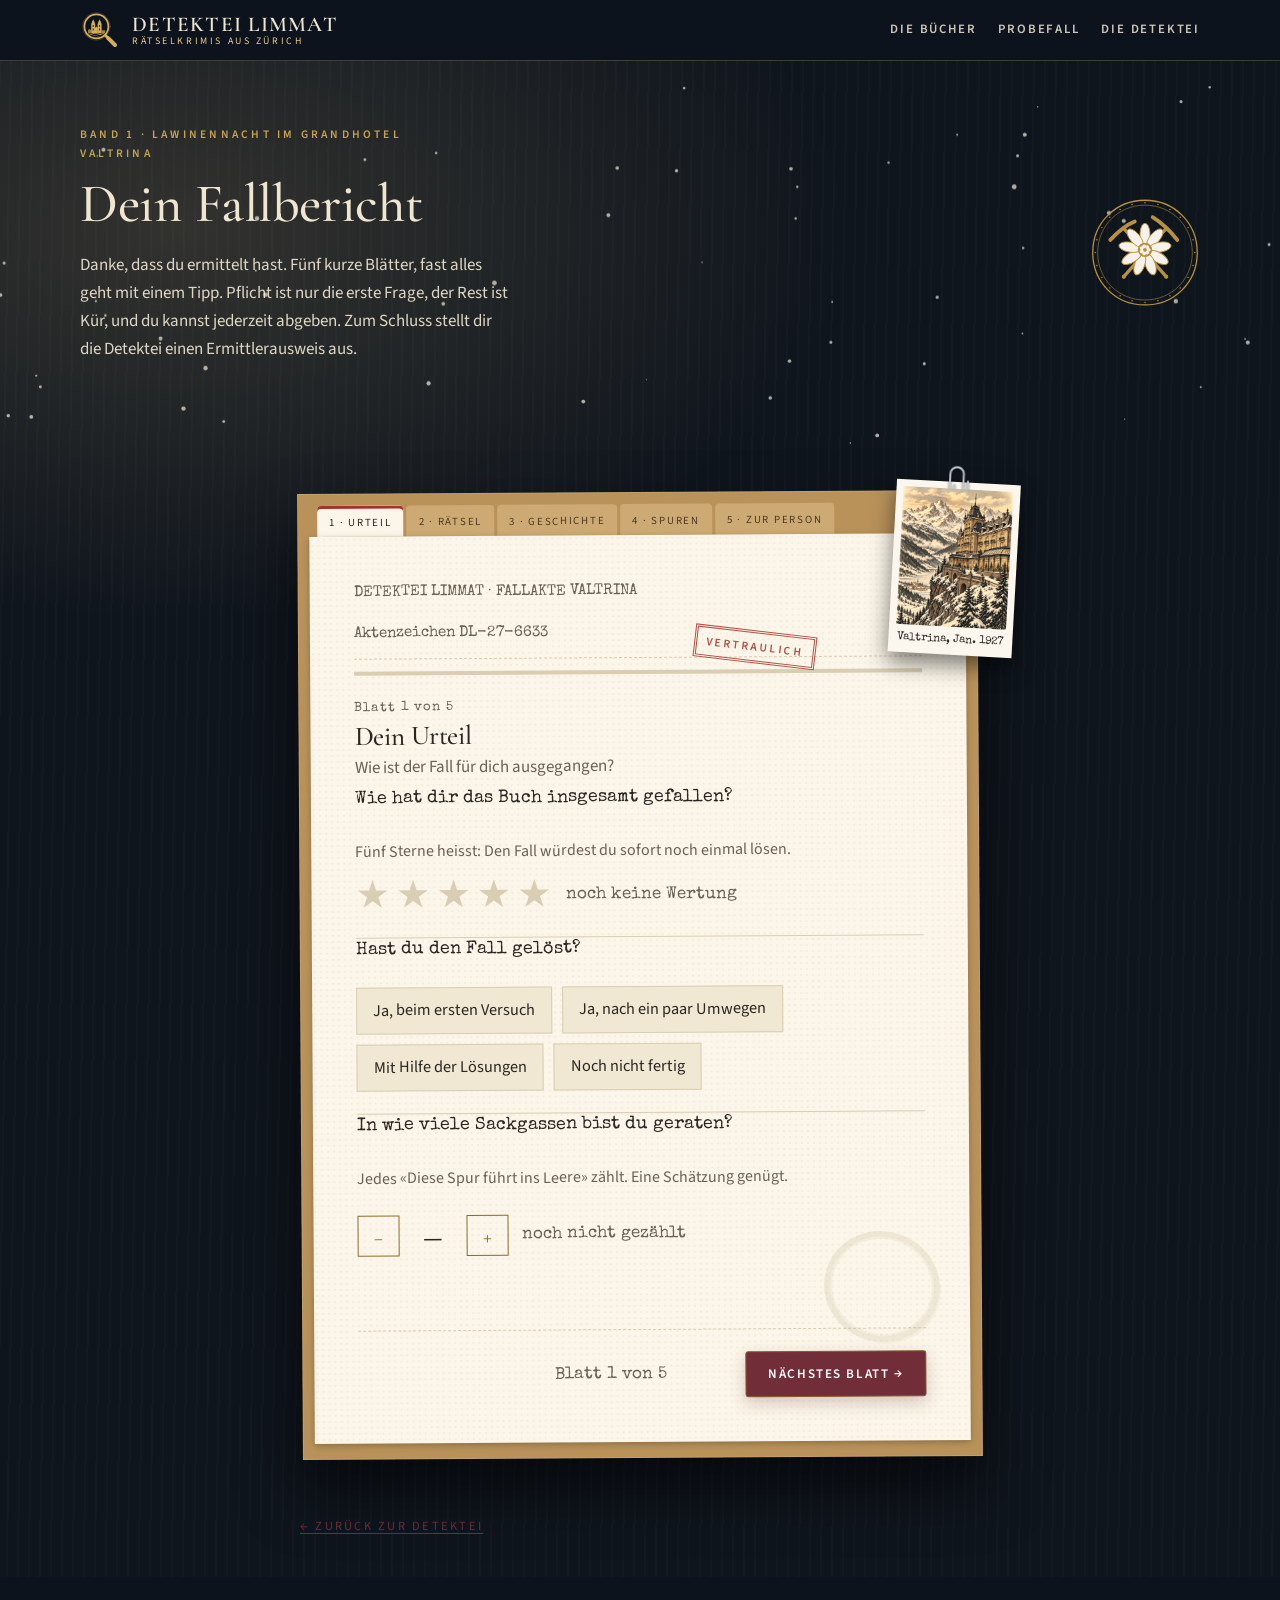
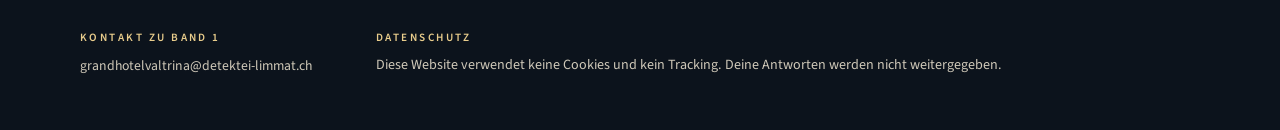
==== commit a0a5c7f9: "Add files via upload" ====
--- a/valtrina/index.html
+++ b/valtrina/index.html
@@ -9,7 +9,7 @@
 <link rel="icon" href="../img/detektei.svg" type="image/svg+xml">
 <link rel="preconnect" href="https://fonts.googleapis.com">
 <link rel="preconnect" href="https://fonts.gstatic.com" crossorigin>
-<link rel="stylesheet" href="https://fonts.googleapis.com/css2?family=EB+Garamond:ital,wght@0,400;0,600;1,400&family=Josefin+Sans:wght@400;600&family=Playfair+Display:wght@400;500&family=Special+Elite&display=swap">
+<link rel="stylesheet" href="https://fonts.googleapis.com/css2?family=Cormorant+Garamond:ital,wght@0,500;0,600;1,500&family=Source+Sans+3:wght@400;600&family=Special+Elite&display=swap">
 <link rel="stylesheet" href="../style.css">
 <style>
 /* Fallbericht als Aktenmappe: fünf Blätter mit Registerzungen, getippte Feldnamen, am Ende ein Ausweis */
@@ -136,14 +136,14 @@
 .ausweis .stempel { position: absolute; right: 14px; bottom: 16px; transform: rotate(-12deg); border: 3px double #e07a6c; color: #e07a6c; font-family: var(--label); font-weight: 600; letter-spacing: 0.16em; font-size: 0.8rem; padding: 6px 10px; text-transform: uppercase; }
 @keyframes stempeln { 0% { transform: rotate(-12deg) scale(2.6); opacity: 0; } 70% { transform: rotate(-12deg) scale(0.92); opacity: 1; } 100% { transform: rotate(-12deg) scale(1); } }
 .ausweis .stempel { animation: stempeln 0.5s 0.4s both cubic-bezier(.3,1.4,.5,1); }
-.back { display: inline-block; margin-bottom: 40px; font-family: var(--label); font-size: 0.78rem; letter-spacing: 0.18em; text-transform: uppercase; }
+.back { display: inline-block; padding: 10px 0; margin-bottom: 30px; font-family: var(--label); font-size: 0.78rem; letter-spacing: 0.18em; text-transform: uppercase; }
 
 @media (max-width: 640px) {
   .intro .wrap { grid-template-columns: minmax(0, 1fr); }
   .intro img { display: none; }
   .row2 { grid-template-columns: minmax(0, 1fr); }
   .note { grid-template-columns: minmax(0, 1fr); gap: 6px; }
-  .register button { padding: 8px 9px 6px; font-size: 0.62rem; letter-spacing: 0.1em; }
+  .register button { padding: 12px 10px 10px; font-size: 0.64rem; letter-spacing: 0.1em; }
   .berg small { font-size: 0.74rem; }
   .berg b { font-size: 0.54rem; letter-spacing: 0.02em; overflow-wrap: anywhere; }
   .kissen { grid-template-columns: minmax(0, 1fr); }
@@ -222,14 +222,49 @@
 @media (max-width: 1040px) { .beleg { display: none; } }
 @media (max-width: 640px) { .desk .mappe { padding: 8px 6px 10px; transform: none; } .vertraulich { top: 112px; right: 16px; font-size: 0.6rem; } .desk .sheet::after { display: none; } }
 @media (prefers-reduced-motion: reduce) { .blatt.turned { animation: none; } }
+/* ---------- Handy: Fallbericht so leicht wie möglich ---------- */
+.mappe { scroll-margin-top: calc(var(--kopf, 70px) + 8px); }
+@media (max-width: 640px) {
+  .intro .wrap { padding-block: 22px 26px; }
+  .intro h1 { font-size: 2rem; margin-top: 6px; }
+  .intro p { font-size: 1rem; line-height: 1.55; }
+  /* Reiter in einer Zeile, seitlich wischbar */
+  .desk .register { flex-wrap: nowrap; overflow-x: auto; scrollbar-width: none; -webkit-overflow-scrolling: touch; padding: 0 4px; }
+  .desk .register::-webkit-scrollbar { display: none; }
+  .register button { flex: none; white-space: nowrap; }
+  /* Weiter/Zurück immer greifbar: Leiste klebt am unteren Rand */
+  .blaettern { position: sticky; bottom: 0; z-index: 5; display: grid; grid-template-columns: auto minmax(0, 1fr); gap: 4px 8px; background: var(--card); margin: 6px -14px -14px; padding: 8px 12px calc(8px + env(safe-area-inset-bottom, 0px)); border-top: 1px solid var(--line); box-shadow: 0 -8px 18px rgba(42,38,34,0.12); }
+  .blaettern #blattnr { display: none; }
+  .blaettern .btn { padding: 12px 12px; justify-content: center; }
+  .blaettern #weiter, .blaettern #send { width: 100%; }
+  .blaettern #zurueck[style*="hidden"] { display: none; }
+  .blaettern #zurueck[style*="hidden"] ~ #weiter, .blaettern #zurueck[style*="hidden"] ~ #send { grid-column: 1 / -1; }
+  .blaettern .frueh { grid-column: 1 / -1; text-align: center; padding: 4px 0 0; font-size: 0.9rem; }
+  /* Verdächtige: drei pro Zeile statt zwei */
+  .kopf { grid-template-columns: repeat(3, minmax(0, 1fr)); gap: 10px 8px; }
+  .kopf label { font-size: 0.82rem; }
+  /* Stempel: Text passt in die Kachel */
+  .stp { gap: 8px; padding: 10px; align-items: flex-start; flex-direction: column; }
+  .stp .griff { width: 2.2rem; height: 2.2rem; font-size: 1.1rem; }
+  .stp > span:last-child { min-width: 0; }
+  .stp b { font-size: 0.62rem; letter-spacing: 0.08em; }
+  .stp small { font-size: 0.85rem; }
+  /* Goldvreneli-Töpfe kompakter */
+  .topf { min-height: 0; padding: 12px; }
+  .topf .m { min-height: 0; }
+  .tonwahl { margin: 6px 0 14px; }
+  /* iOS zoomt bei Eingabefeldern unter 16 px ungefragt hinein */
+  select, input[type="text"], input[type="email"], textarea { font-size: 16px; }
+  .consent input { width: 20px; height: 20px; flex: none; margin-top: 3px; }
+}
 </style>
 </head>
 <body class="desk">
 
 <header class="site-head">
   <div class="wrap">
-    <a class="brand" href="../index.html"><img src="../img/detektei.svg" alt=""><span>Detektei Limmat</span></a>
-    <nav class="nav" aria-label="Hauptnavigation"><a href="../index.html#probefall">Probefall</a><a href="../index.html#band-1">Band 1</a><a href="../index.html#personen">Pinnwand</a></nav>
+    <a class="brand" href="../index.html"><img src="../img/detektei.svg" alt=""><span><b>Detektei Limmat</b><small>Rätselkrimis aus Zürich</small></span></a>
+    <nav class="nav" aria-label="Hauptnavigation"><a href="../index.html#band-1">Die Bücher</a><a href="../index.html#probefall">Probefall</a><a href="../index.html#detektei">Die Detektei</a></nav>
   </div>
 </header>
 
@@ -496,7 +531,7 @@
   gesamt: { 5: "Fünf Sterne. Der Kaffee im Büro wird gleich wärmer.", 4: "Vier Sterne. Die Detektei nickt zufrieden.", 3: "Drei Sterne. Notiert: Da geht noch mehr.", 2: "Zwei Sterne. Das nimmt sich die Detektei zu Herzen.", 1: "Ein Stern. Ehrlich ist gut. Sag uns auf Blatt 4, woran es lag." },
   geloest: { "Ja, beim ersten Versuch": "Beim ersten Versuch. Respekt.", "Ja, nach ein paar Umwegen": "Umwege gehören zu jeder guten Ermittlung.", "Mit Hilfe der Lösungen": "Dafür sind die Lösungen da. Niemand ermittelt ohne Archiv.", "Noch nicht fertig": "Dann lass dir Zeit. Der Schnee läuft nicht weg." },
   gespielt: { "allein": "Allein, wie die Detektei.", "zu zweit": "Vier Augen sehen mehr.", "in einer Gruppe": "Ein ganzer Krimiabend also." },
-  band2: { "ja, sicher": "Der nächste Fall wartet schon am Paradeplatz.", "vielleicht": "Wir geben uns Mühe, dich zu überzeugen.", "eher nicht": "Schade. Sag uns auf Blatt 4, was gefehlt hat." }
+  band2: { "ja, sicher": "Schön. Der nächste Fall ist schon in Arbeit.", "vielleicht": "Wir geben uns Mühe, dich zu überzeugen.", "eher nicht": "Schade. Sag uns auf Blatt 4, was gefehlt hat." }
 };
 function reagiere(e) {
   const n = e.name, v = e.value;
@@ -603,7 +638,10 @@
   $("blattnr").textContent = `Blatt ${i + 1} von ${blaetter.length}`;
   $("frueh").hidden = !wert("gesamt") || i === blaetter.length - 1;
   fortschritt();
-  if (fokus) { document.querySelector(".mappe").scrollIntoView({ behavior: ruhig ? "auto" : "smooth", block: "start" }); blaetter[i].querySelector("h2").setAttribute("tabindex", "-1"); blaetter[i].querySelector("h2").focus({ preventScroll: true }); }
+  if (fokus) { const kopf = document.querySelector(".site-head"); document.documentElement.style.setProperty("--kopf", (kopf ? kopf.offsetHeight : 0) + "px");
+    const ziel = document.querySelector(".mappe").getBoundingClientRect().top + scrollY - (kopf ? kopf.offsetHeight : 0) - 8;
+    scrollTo({ top: Math.max(0, ziel), behavior: ruhig ? "auto" : "smooth" });
+    const reg = $("register"), r = reg.querySelector("button[aria-current]"); if (r && reg.scrollWidth > reg.clientWidth) reg.scrollTo({ left: r.offsetLeft - (reg.clientWidth - r.offsetWidth) / 2, behavior: ruhig ? "auto" : "smooth" }); blaetter[i].querySelector("h2").setAttribute("tabindex", "-1"); blaetter[i].querySelector("h2").focus({ preventScroll: true }); }
 }
 $("register").addEventListener("click", e => { const b = e.target.closest("button"); if (b) zeige(+b.dataset.i, true); });
 $("weiter").addEventListener("click", () => zeige(blatt + 1, true));
@@ -674,7 +712,7 @@
         .catch(() => { const r = document.createRange(); r.selectNodeContents(done.querySelector("#txt")); const s = getSelection(); s.removeAllRanges(); s.addRange(r); msg.textContent = "Der Text ist markiert. Kopiere ihn mit Strg+C bzw. Cmd+C."; });
     });
   } else speicher.loesch();
-  done.hidden = false; done.scrollIntoView({ behavior: ruhig ? "auto" : "smooth", block: "start" });
+  done.hidden = false; { const kopf = document.querySelector(".site-head"); scrollTo({ top: Math.max(0, done.getBoundingClientRect().top + scrollY - (kopf ? kopf.offsetHeight : 0) - 12), behavior: ruhig ? "auto" : "smooth" }); }
 }
 
 form.addEventListener("submit", async ev => {
--- a/style.css
+++ b/style.css
@@ -1,127 +1,154 @@
-/* Detektei Limmat · gemeinsame Gestaltung
-   Layout: ruhige Buchseiten-Spalte, Nachtblau-Baender fuer Titel und Abschluss, Gold nur als Akzent */
+/* Detektei Limmat · gemeinsame Gestaltung (nach dem Design-Audit, November 2026)
+   Leitbild: eine illustrierte Detektivakte aus dem Zuerich der Zwanzigerjahre, mit der Klarheit einer modernen Buchwebsite.
+   Nachtblau traegt Kopf, Titel und Abschluss, Papier traegt den Inhalt, Burgunder nur fuer die wichtigste Aktion, Gold nur als feine Linie. */
 :root {
-  --paper: #f7f3ea;
-  --card: #fffdf8;
-  --ink: #2a2622;
-  --muted: #6b6155;
+  --navy: #162638;
+  --navy-2: #1d3047;
+  --navy-ink: #f1eadb;
+  --paper: #f5f0e5;
+  --card: #fbf8f1;
+  --ink: #302c29;
+  --muted: #6c6358;
   --line: #ddd2bd;
-  --navy: #1c2b3d;
-  --navy-ink: #f3ecdd;
-  --gold: #a8832f;
-  --gold-soft: #e2c27a;
-  --focus: #8a6d2c;
+  --gold: #b08b4a;
+  --gold-soft: #d9bf86;
+  --burgund: #722e38;
+  --burgund-hell: #8a3a45;
+  --focus: #8a6a2f;
   --cork: #b48a5c;
   --cork-dot: #9c7448;
   --thread: #a8322a;
-  --pin: #b23b2e;
+  --pin: #9e2f2a;
   --paper-card: #fbf7ee;
-  --stamp: #a8322a;
+  --stamp: #8f2d33;
   --easy: #3f6f8f;
-  --serif: "EB Garamond", Garamond, "Times New Roman", serif;
-  --display: "Playfair Display", "EB Garamond", Georgia, serif;
-  --label: "Josefin Sans", "Futura", "Century Gothic", system-ui, sans-serif;
+  --display: "Cormorant Garamond", "EB Garamond", Garamond, Georgia, serif;
+  --serif: "Cormorant Garamond", "EB Garamond", Garamond, Georgia, serif;
+  --body: "Source Sans 3", "Source Sans Pro", "Segoe UI", system-ui, sans-serif;
+  --label: "Source Sans 3", "Source Sans Pro", "Segoe UI", system-ui, sans-serif;
   --type: "Special Elite", "Courier New", monospace;
   color-scheme: light;
 }
 @media (prefers-color-scheme: dark) {
   :root:not([data-theme="light"]) {
-    --paper: #121b26; --card: #182433; --ink: #ece4d3; --muted: #b3a690; --line: #2e3d50;
-    --navy: #0c131c; --navy-ink: #efe6d2; --gold: #d4ae5c; --gold-soft: #e9cd8c; --focus: #e9cd8c;
-    --cork: #5a4330; --cork-dot: #4a3626; --thread: #d0574c; --pin: #d0574c; --paper-card: #e9e1cf; --stamp: #e07a6c; --easy: #8fbbd6;
+    --navy: #0c141e; --navy-2: #13202f; --navy-ink: #efe7d6;
+    --paper: #101a25; --card: #16222f; --ink: #ece4d4; --muted: #b3a792; --line: #2a3a4c;
+    --gold: #cba766; --gold-soft: #e3cc94; --burgund: #8e3a46; --burgund-hell: #a5485a; --focus: #e3cc94;
+    --cork: #5a4330; --cork-dot: #4a3626; --thread: #d0574c; --pin: #c9453c; --paper-card: #ebe3d1; --stamp: #e07a6c; --easy: #8fbbd6;
     color-scheme: dark;
   }
 }
 :root[data-theme="dark"] {
-  --paper: #121b26; --card: #182433; --ink: #ece4d3; --muted: #b3a690; --line: #2e3d50;
-  --navy: #0c131c; --navy-ink: #efe6d2; --gold: #d4ae5c; --gold-soft: #e9cd8c; --focus: #e9cd8c;
-  --cork: #5a4330; --cork-dot: #4a3626; --thread: #d0574c; --pin: #d0574c; --paper-card: #e9e1cf; --stamp: #e07a6c; --easy: #8fbbd6;
+  --navy: #0c141e; --navy-2: #13202f; --navy-ink: #efe7d6;
+  --paper: #101a25; --card: #16222f; --ink: #ece4d4; --muted: #b3a792; --line: #2a3a4c;
+  --gold: #cba766; --gold-soft: #e3cc94; --burgund: #8e3a46; --burgund-hell: #a5485a; --focus: #e3cc94;
+  --cork: #5a4330; --cork-dot: #4a3626; --thread: #d0574c; --pin: #c9453c; --paper-card: #ebe3d1; --stamp: #e07a6c; --easy: #8fbbd6;
   color-scheme: dark;
 }
 
 * { box-sizing: border-box; }
 [hidden] { display: none !important; }
-html { scroll-behavior: smooth; }
+html { scroll-behavior: smooth; scroll-padding-top: 76px; }
 @media (prefers-reduced-motion: reduce) { html { scroll-behavior: auto; } }
 body {
   margin: 0; background: var(--paper); color: var(--ink);
-  font-family: var(--serif); font-size: 1.125rem; line-height: 1.6;
+  font-family: var(--body); font-size: 1.0625rem; line-height: 1.65;
   -webkit-font-smoothing: antialiased;
 }
 img { max-width: 100%; height: auto; display: block; }
-a { color: var(--gold); text-underline-offset: 3px; }
-a:focus-visible, button:focus-visible, input:focus-visible, select:focus-visible, textarea:focus-visible {
+a { color: var(--burgund); text-underline-offset: 3px; }
+a:focus-visible, button:focus-visible, input:focus-visible, select:focus-visible, textarea:focus-visible, summary:focus-visible {
   outline: 2px solid var(--focus); outline-offset: 3px;
 }
 .wrap {
-  max-width: 1080px; margin: 0 auto;
-  padding-left: max(16px, env(safe-area-inset-left, 0px));
-  padding-right: max(16px, env(safe-area-inset-right, 0px));
+  max-width: 1160px; margin: 0 auto;
+  padding-left: max(20px, env(safe-area-inset-left, 0px));
+  padding-right: max(20px, env(safe-area-inset-right, 0px));
 }
 .narrow { max-width: 720px; }
+.sr { position: absolute; width: 1px; height: 1px; overflow: hidden; clip: rect(0 0 0 0); white-space: nowrap; }
 
-/* Etiketten in gesperrten Versalien, wie im Buch */
+/* Typografie */
 .kicker {
-  font-family: var(--label); font-size: 0.74rem; letter-spacing: 0.32em; text-transform: uppercase;
+  font-family: var(--label); font-weight: 600; font-size: 0.72rem; letter-spacing: 0.28em; text-transform: uppercase;
   color: var(--gold); margin: 0;
 }
-h1, h2, h3 { font-family: var(--display); font-weight: 400; text-wrap: balance; margin: 0; line-height: 1.15; }
-h2 { font-size: clamp(1.9rem, 3.6vw, 2.6rem); }
-h3 { font-size: 1.35rem; }
-.orn { color: var(--gold); letter-spacing: 0.6em; font-size: 0.7rem; margin: 0.6rem 0 0; }
+h1, h2, h3 { font-family: var(--display); font-weight: 500; text-wrap: balance; margin: 0; line-height: 1.08; letter-spacing: -0.005em; }
+h2 { font-size: clamp(2rem, 4.2vw, 3rem); }
+h3 { font-size: 1.55rem; }
+.lead { font-size: 1.15rem; color: var(--muted); max-width: 62ch; }
+.story { font-family: var(--serif); font-size: 1.28rem; line-height: 1.5; }
+
+/* Zierlinie mit Raute, wie im Buch */
+.orn { display: flex; align-items: center; gap: 10px; color: var(--gold); margin: 14px 0 0; max-width: 260px; }
+.orn::before, .orn::after { content: ""; flex: 1; height: 1px; background: currentColor; opacity: 0.7; }
+.orn span { width: 7px; height: 7px; border: 1px solid currentColor; transform: rotate(45deg); }
+.center .orn { margin-inline: auto; }
 
 /* Kopfzeile */
-.site-head { background: var(--navy); color: var(--navy-ink); position: sticky; top: env(safe-area-inset-top, 0px); z-index: 5; }
-body::before { content: ""; position: fixed; inset: 0 0 auto; height: env(safe-area-inset-top, 0px); z-index: 10; background: var(--navy); }
-.site-head .wrap { display: flex; align-items: center; justify-content: space-between; gap: 16px; padding-block: 12px; flex-wrap: wrap; }
+.site-head { background: var(--navy); color: var(--navy-ink); position: sticky; top: env(safe-area-inset-top, 0px); z-index: 30; border-bottom: 1px solid rgba(217,191,134,0.25); }
+body::before { content: ""; position: fixed; inset: 0 0 auto; height: env(safe-area-inset-top, 0px); z-index: 31; background: var(--navy); }
+.site-head .wrap { display: flex; align-items: center; justify-content: space-between; gap: 14px 22px; padding-block: 10px; flex-wrap: wrap; }
 .brand { display: flex; align-items: center; gap: 12px; color: inherit; text-decoration: none; }
-.brand img { width: 38px; height: 38px; }
-.brand span { font-family: var(--label); letter-spacing: 0.3em; font-size: 0.82rem; text-transform: uppercase; }
-.nav { display: flex; gap: 22px; flex-wrap: wrap; }
-.nav a { color: var(--navy-ink); text-decoration: none; font-family: var(--label); font-size: 0.78rem; letter-spacing: 0.18em; text-transform: uppercase; opacity: 0.85; }
+.brand img { width: 40px; height: 40px; }
+.brand span { display: grid; line-height: 1.15; }
+.brand b { font-family: var(--display); font-weight: 600; font-size: 1.32rem; letter-spacing: 0.06em; text-transform: uppercase; }
+.brand small { font-family: var(--label); font-size: 0.62rem; letter-spacing: 0.26em; text-transform: uppercase; color: var(--gold-soft); }
+.nav { display: flex; align-items: center; gap: 6px 22px; flex-wrap: wrap; }
+.nav a { color: var(--navy-ink); text-decoration: none; font-family: var(--label); font-weight: 600; font-size: 0.8rem; letter-spacing: 0.14em; text-transform: uppercase; opacity: 0.86; padding: 6px 0; }
 .nav a:hover { color: var(--gold-soft); opacity: 1; }
+.nav a.pill { opacity: 1; display: inline-flex; align-items: center; gap: 8px; padding: 8px 14px; background: var(--burgund); color: #fff; border: 1px solid rgba(217,191,134,0.55); border-radius: 3px; }
+.nav a.pill:hover { background: var(--burgund-hell); color: #fff; }
+.nav a.pill svg { width: 15px; height: 15px; }
+.icons { display: flex; gap: 8px; }
+.ibtn { width: 36px; height: 36px; display: grid; place-items: center; border-radius: 50%; border: 1px solid rgba(217,191,134,0.6); background: transparent; color: var(--gold-soft); cursor: pointer; padding: 0; }
+.ibtn:hover, .ibtn[aria-pressed="true"] { background: rgba(217,191,134,0.16); }
+.ibtn svg { width: 17px; height: 17px; }
 
-/* Knoepfe */
+/* Knoepfe: Burgunder = Hauptaktion, Papier = zweite Aktion, Nachtblau = dritte */
 .btn {
-  display: inline-flex; align-items: center; gap: 10px; padding: 12px 22px;
-  font-family: var(--label); font-size: 0.8rem; letter-spacing: 0.2em; text-transform: uppercase;
-  text-decoration: none; border: 1px solid var(--gold); color: var(--gold); background: transparent; cursor: pointer;
+  display: inline-flex; align-items: center; justify-content: center; gap: 10px; padding: 13px 22px; border-radius: 3px;
+  font-family: var(--label); font-weight: 600; font-size: 0.82rem; letter-spacing: 0.12em; text-transform: uppercase;
+  text-decoration: none; border: 1px solid var(--gold); color: var(--ink); background: var(--card); cursor: pointer;
+  transition: background 0.15s, transform 0.15s;
 }
-.btn.solid { background: var(--gold); color: #1c2b3d; }
-.btn:hover { background: var(--gold-soft); border-color: var(--gold-soft); color: #1c2b3d; }
+.btn svg { width: 17px; height: 17px; flex: none; }
+.btn:hover { background: color-mix(in srgb, var(--gold) 14%, var(--card)); }
+.btn.solid, .btn.primary { background: var(--burgund); color: #fff; border-color: color-mix(in srgb, var(--gold) 70%, var(--burgund)); box-shadow: 0 6px 16px rgba(114,46,56,0.25); }
+.btn.solid:hover, .btn.primary:hover { background: var(--burgund-hell); }
+.btn.dark { background: var(--navy); color: var(--navy-ink); border-color: var(--gold); }
+.btn.dark:hover { background: var(--navy-2); }
+.btn:disabled { opacity: 0.55; cursor: default; }
 
-.section { padding-block: clamp(56px, 8vw, 96px); }
+.section { padding-block: clamp(64px, 9vw, 128px); }
 .section + .section { border-top: 1px solid var(--line); }
 .band { background: var(--navy); color: var(--navy-ink); }
 .band .kicker { color: var(--gold-soft); }
 
+/* Fusszeile */
 .site-foot { background: var(--navy); color: var(--navy-ink); font-size: 0.95rem; }
-.site-foot .wrap { padding-block: 48px; display: grid; gap: 28px 36px; grid-template-columns: repeat(auto-fit, minmax(min(100%, 230px), 1fr)); }
-.site-foot h4 { font-family: var(--label); font-weight: 400; letter-spacing: 0.24em; font-size: 0.72rem; text-transform: uppercase; color: var(--gold-soft); margin: 0 0 8px; }
-.site-foot p { margin: 0; color: var(--navy-ink); opacity: 0.85; }
+.site-foot .wrap { padding-block: 52px; display: grid; gap: 28px 36px; grid-template-columns: repeat(auto-fit, minmax(min(100%, 230px), 1fr)); }
+.site-foot h4 { font-family: var(--label); font-weight: 600; letter-spacing: 0.22em; font-size: 0.7rem; text-transform: uppercase; color: var(--gold-soft); margin: 0 0 8px; }
+.site-foot p { margin: 0; color: var(--navy-ink); opacity: 0.86; }
 .site-foot a { color: var(--gold-soft); }
+.site-foot .small { font-size: 0.88rem; line-height: 1.5; }
 .mail { font-family: var(--label); letter-spacing: 0; white-space: nowrap; }
-.site-foot .mail { font-size: 0.8rem; }
-.site-foot .small { font-size: 0.88rem; line-height: 1.5; }
+.site-foot .mail { font-size: 0.86rem; }
+.done .mail { font-size: 0.85rem; }
+@media (min-width: 900px) { .site-foot .wrap { grid-template-columns: minmax(0, 1.15fr) max-content minmax(0, 0.8fr) minmax(0, 1fr); } }
+@media (min-width: 900px) { .site-foot.zwei .wrap { grid-template-columns: max-content minmax(0, 1fr); gap: 28px 64px; } }
 
-/* gemeinsame Bausteine fuer die interaktiven Seiten */
-.brand img { width: 40px; height: 40px; }
-.nav { align-items: center; }
-.lightswitch {
-  display: inline-flex; align-items: center; gap: 8px; padding: 7px 12px; cursor: pointer;
-  background: transparent; color: var(--navy-ink); border: 1px solid rgba(226,194,122,0.5);
-  font-family: var(--label); font-size: 0.72rem; letter-spacing: 0.18em; text-transform: uppercase;
-}
-.lightswitch:hover { border-color: var(--gold-soft); color: var(--gold-soft); }
-.lightswitch svg { width: 14px; height: 14px; }
 .toast {
   position: fixed; left: 50%; bottom: calc(22px + env(safe-area-inset-bottom, 0px)); transform: translateX(-50%);
   z-index: 60; background: var(--navy); color: var(--navy-ink); border: 1px solid var(--gold-soft);
   padding: 12px 18px; font-family: var(--type); font-size: 1rem; max-width: calc(100% - 32px); text-align: center;
   box-shadow: 0 12px 30px rgba(0,0,0,0.35);
 }
-.sr { position: absolute; width: 1px; height: 1px; overflow: hidden; clip: rect(0 0 0 0); white-space: nowrap; }
-body.dark .toast { bottom: auto; top: calc(84px + env(safe-area-inset-top, 0px)); }
-.done .mail { font-size: 0.85rem; }
-@media (min-width: 900px) { .site-foot .wrap { grid-template-columns: minmax(0, 1.15fr) max-content minmax(0, 0.8fr) minmax(0, 1fr); } }
-@media (min-width: 900px) { .site-foot.zwei .wrap { grid-template-columns: max-content minmax(0, 1fr); gap: 28px 64px; } }
+@media (max-width: 720px) {
+  .site-head .wrap { gap: 8px 14px; }
+  .nav { gap: 2px 16px; width: 100%; justify-content: space-between; }
+  .nav a { font-size: 0.72rem; letter-spacing: 0.1em; }
+  .nav a.pill { padding: 6px 10px; }
+  .brand b { font-size: 1.15rem; }
+  .brand img { width: 34px; height: 34px; }
+}
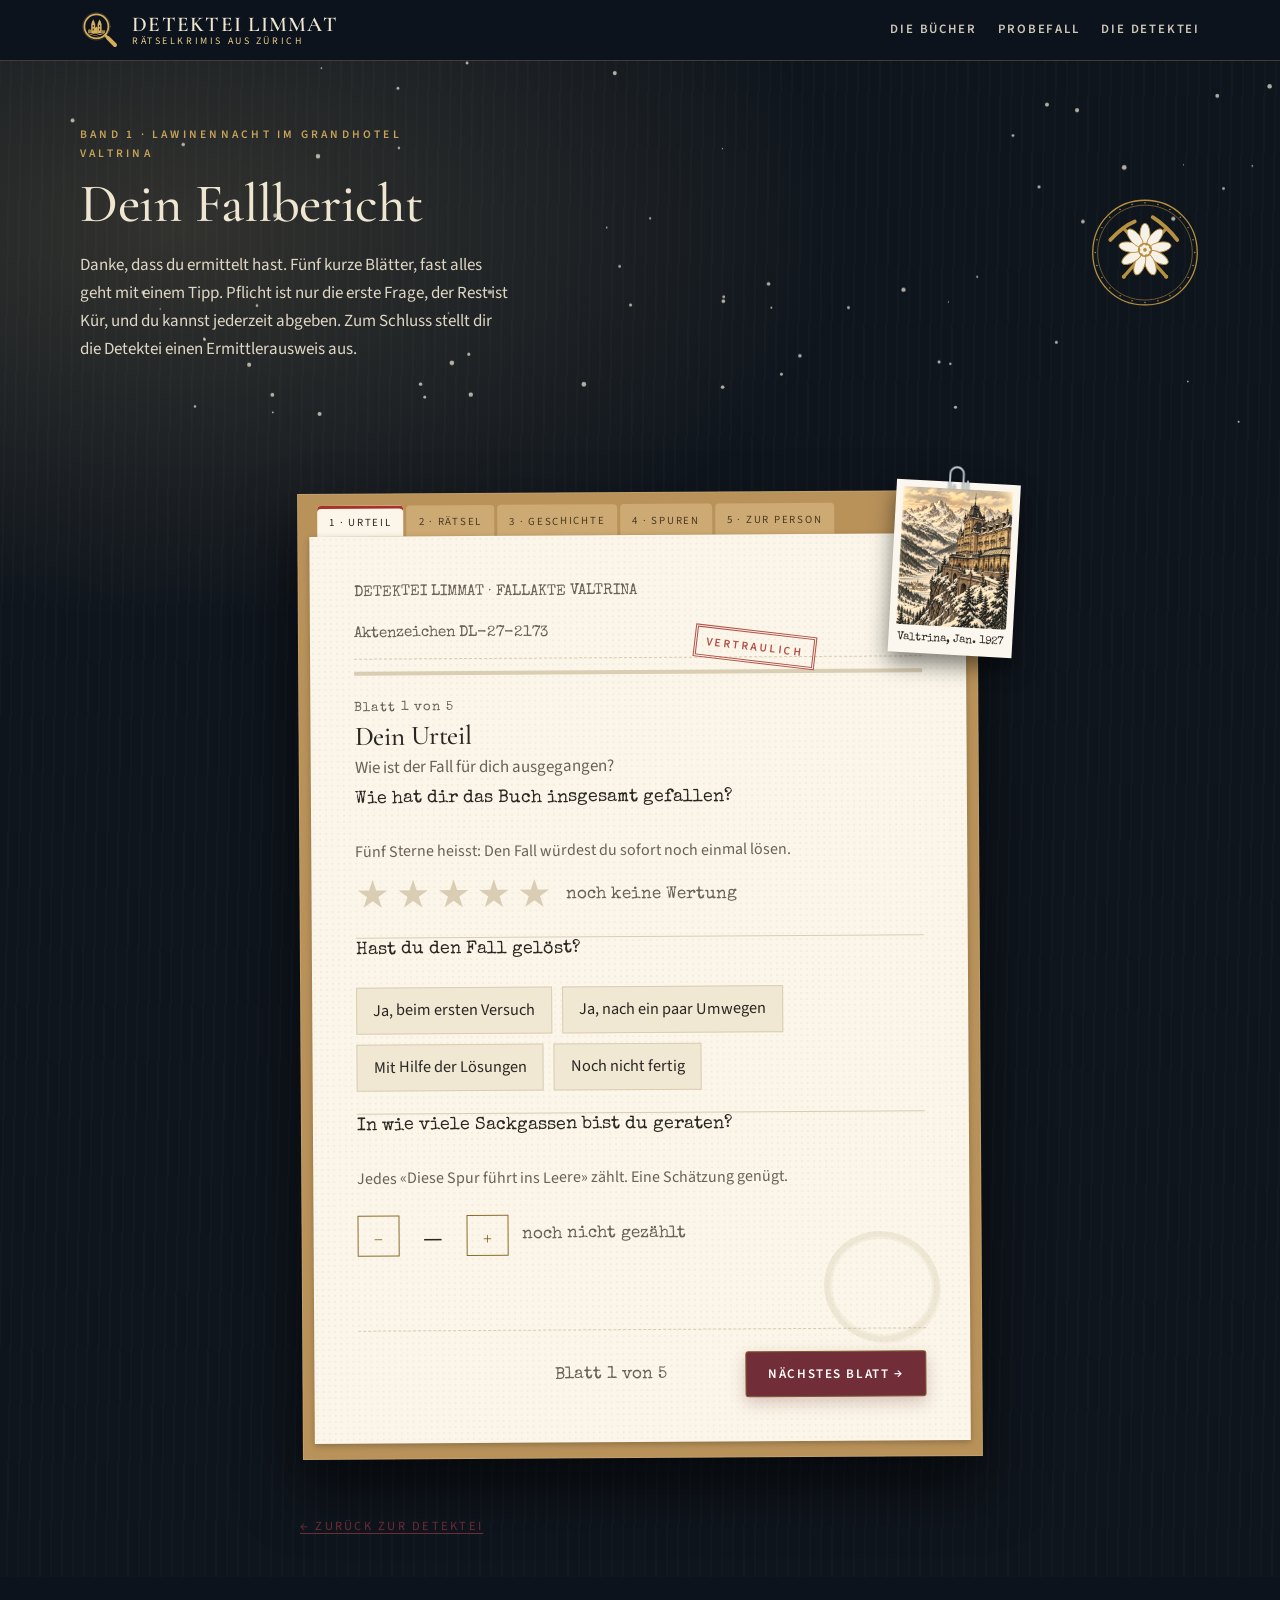
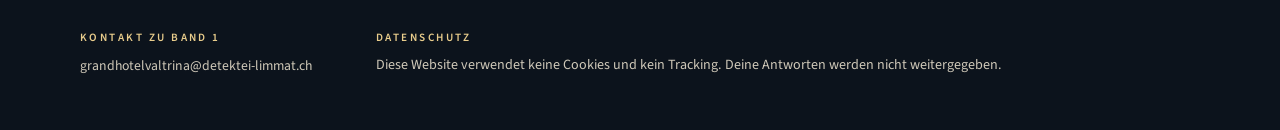
==== commit 3cabc39d: "Add files via upload" ====
--- a/valtrina/index.html
+++ b/valtrina/index.html
@@ -474,7 +474,7 @@
    bei web3forms.com fuer grandhotelvaltrina@detektei-limmat.ch holen und hier eintragen.
    Ohne Schluessel zeigt die Seite den fertigen Bericht zum Kopieren und Versenden an. */
 const EINSTELLUNGEN = {
-  web3formsSchluessel: "",
+  web3formsSchluessel: "acae9c43-94b0-42f8-bfee-8e48cdb5fbb4",
   empfaenger: "grandhotelvaltrina@detektei-limmat.ch",
   betreff: "Fallbericht Valtrina"
 };
@@ -726,6 +726,7 @@
   try {
     const daten = { access_key: EINSTELLUNGEN.web3formsSchluessel, subject: EINSTELLUNGEN.betreff, from_name: "Fragebogen Valtrina" };
     z.forEach(([k, v]) => { daten[k] = v; });
+    if (form.einwilligung.checked && form.email.value.trim()) daten.email = form.email.value.trim(); // damit «Antworten» direkt an die Leserin oder den Leser geht
     const r = await fetch("https://api.web3forms.com/submit", { method: "POST", headers: { "Content-Type": "application/json", Accept: "application/json" }, body: JSON.stringify(daten) });
     const j = await r.json(); if (!j.success) throw new Error(j.message || "Fehler");
     abschluss(z, true, "Die Detektei Limmat liest jeden Bericht. Was du geschrieben hast, fliesst in den nächsten Fall ein.");
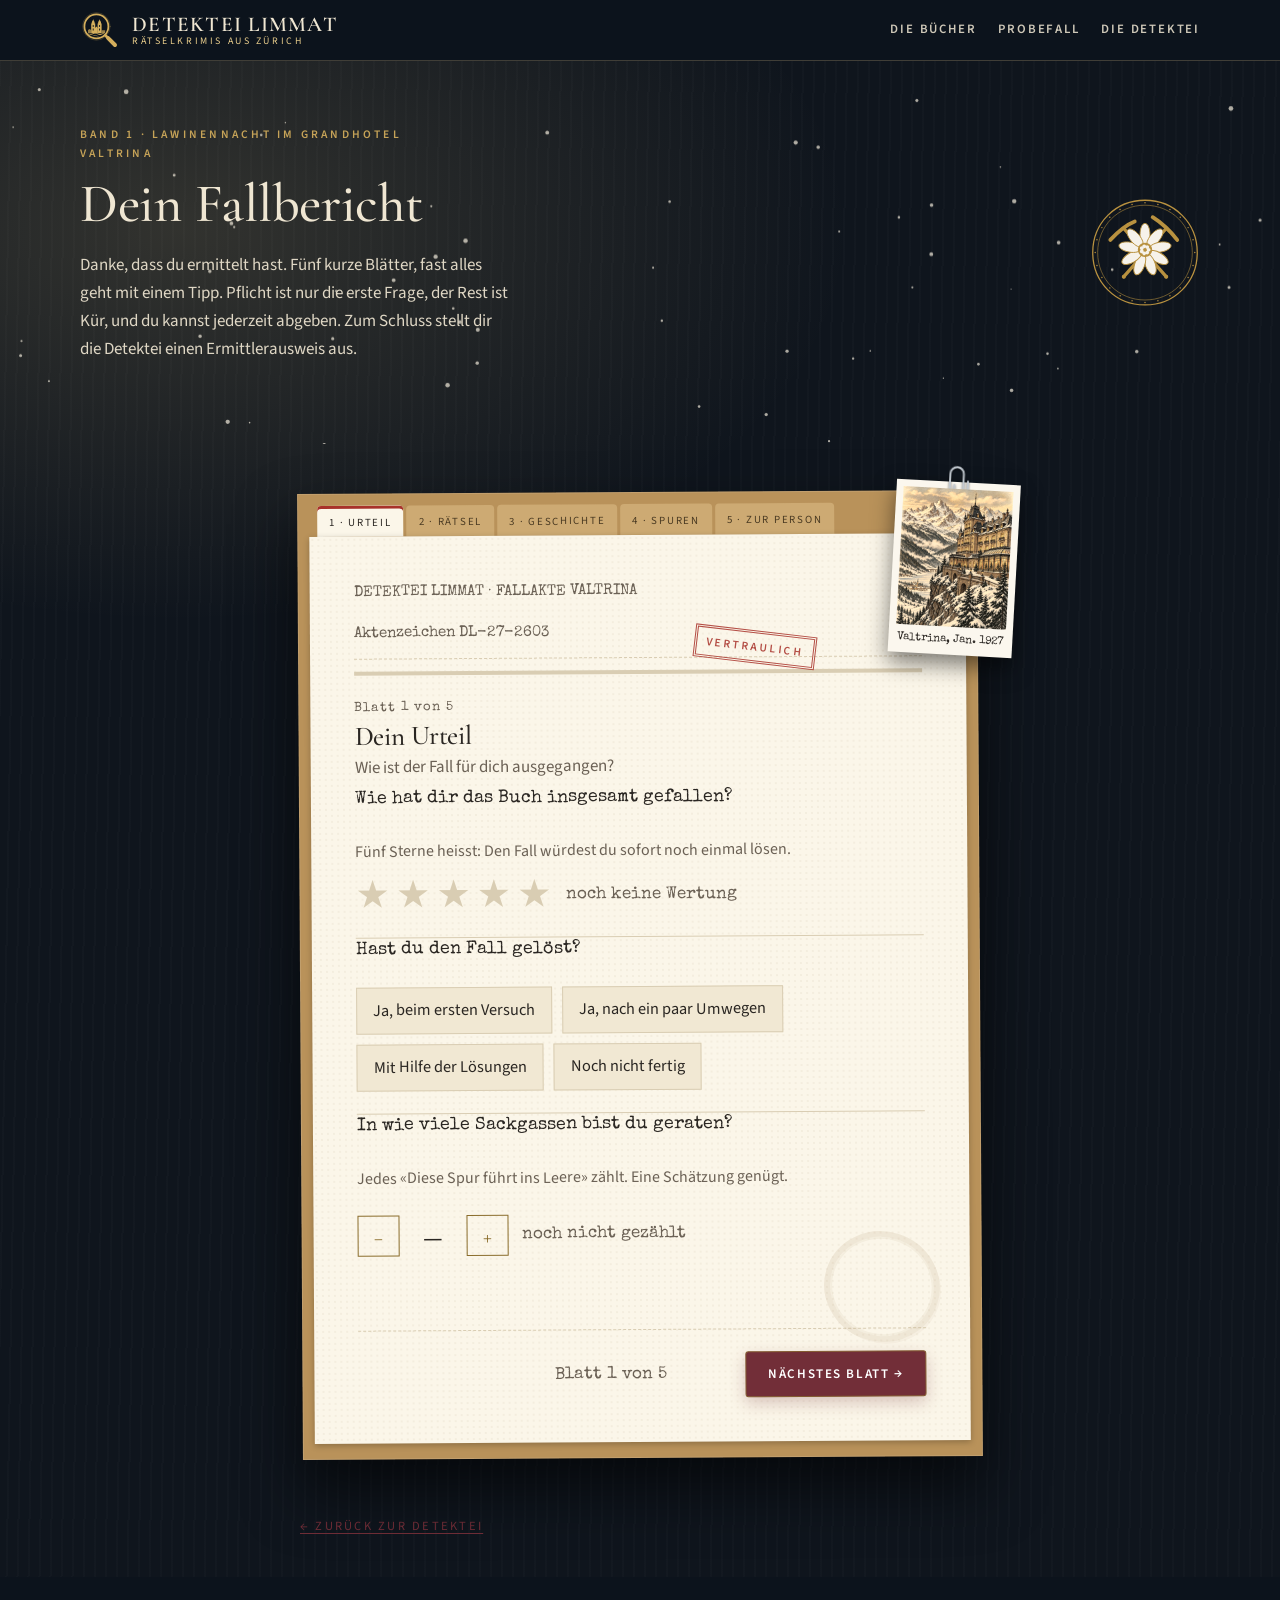
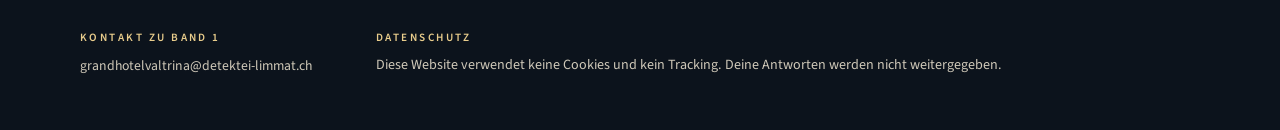
==== commit 917ca392: "Add files via upload" ====
--- a/valtrina/index.html
+++ b/valtrina/index.html
@@ -124,6 +124,9 @@
   position: relative; max-width: 460px; margin: 22px 0; padding: 22px 24px 64px; overflow: hidden;
   background: #1c2b3d; color: #f3ecdd; border: 1px solid #e2c27a; outline: 1px solid #e2c27a; outline-offset: -7px;
 }
+.bewerten { margin: 26px 0 6px; padding: 18px 18px 20px; border: 1px solid var(--line); border-left: 4px solid var(--gold); background: var(--card); }
+.bewerten h3 { margin: 0 0 6px; font-family: var(--display); font-size: 1.25rem; }
+.bewerten p { margin: 0 0 14px; }
 .ausweis .kopfz { display: flex; align-items: center; gap: 12px; }
 .ausweis .kopfz img { width: 46px; height: 46px; }
 .ausweis .kopfz b { font-family: var(--label); font-weight: 400; letter-spacing: 0.3em; font-size: 0.78rem; text-transform: uppercase; color: #e2c27a; display: block; }
@@ -699,7 +702,9 @@
   blaetter.forEach(b => { b.hidden = true; }); $("blaettern").hidden = true; $("register").hidden = true;
   $("meter").style.width = "100%";
   done.innerHTML = `<h2>${gesendet ? "Bericht erhalten. Danke!" : "Dein Bericht ist fertig."}</h2><p>${hinweis}</p><div id="ausweis-platz"></div>
-    <p class="hint">Dein Ermittlerausweis. Mach ein Bildschirmfoto, wenn du ihn behalten oder zeigen willst. Er verrät nichts über die Lösung.</p>` +
+    <p class="hint">Dein Ermittlerausweis. Mach ein Bildschirmfoto, wenn du ihn behalten oder zeigen willst. Er verrät nichts über die Lösung.</p>
+    <div class="bewerten"><h3>Eine letzte Bitte der Detektei</h3><p>Eine ehrliche Bewertung auf Amazon hilft anderen Rätselfans, den Fall zu finden. Zwei Sätze genügen, bitte ohne Lösungen zu verraten.</p>
+    <a class="btn solid" href="https://www.amazon.de/review/create-review?asin=B0HT49YV8Q" target="_blank" rel="noopener">Auf Amazon bewerten</a></div>` +
     (gesendet ? "" : `<pre id="txt"></pre><p class="mail">${EINSTELLUNGEN.empfaenger}</p>
     <div class="actions"><button class="btn solid" type="button" id="copy">Bericht kopieren</button><a class="btn" href="mailto:${EINSTELLUNGEN.empfaenger}?subject=${encodeURIComponent(EINSTELLUNGEN.betreff)}&body=${encodeURIComponent(text)}">E-Mail-Programm öffnen</a></div>
     <p class="hint" id="copy-msg" aria-live="polite"></p>`);
